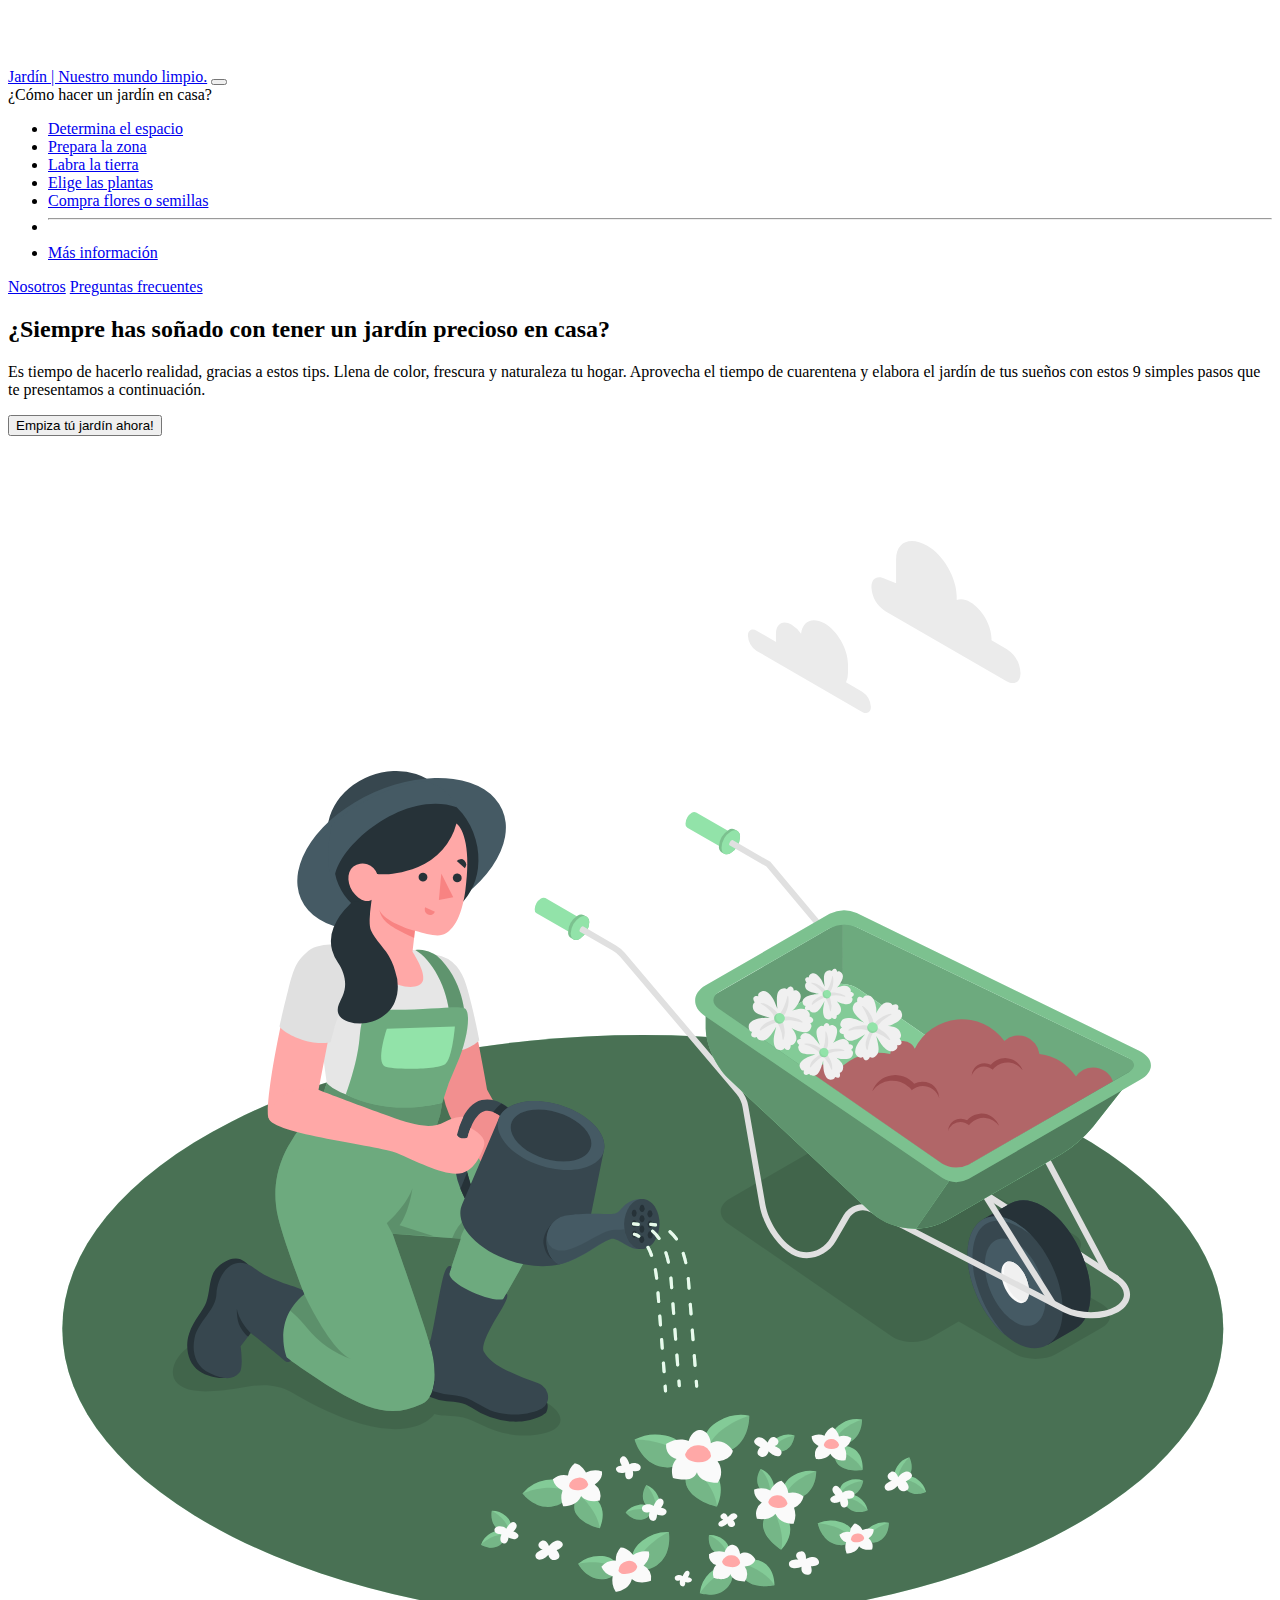
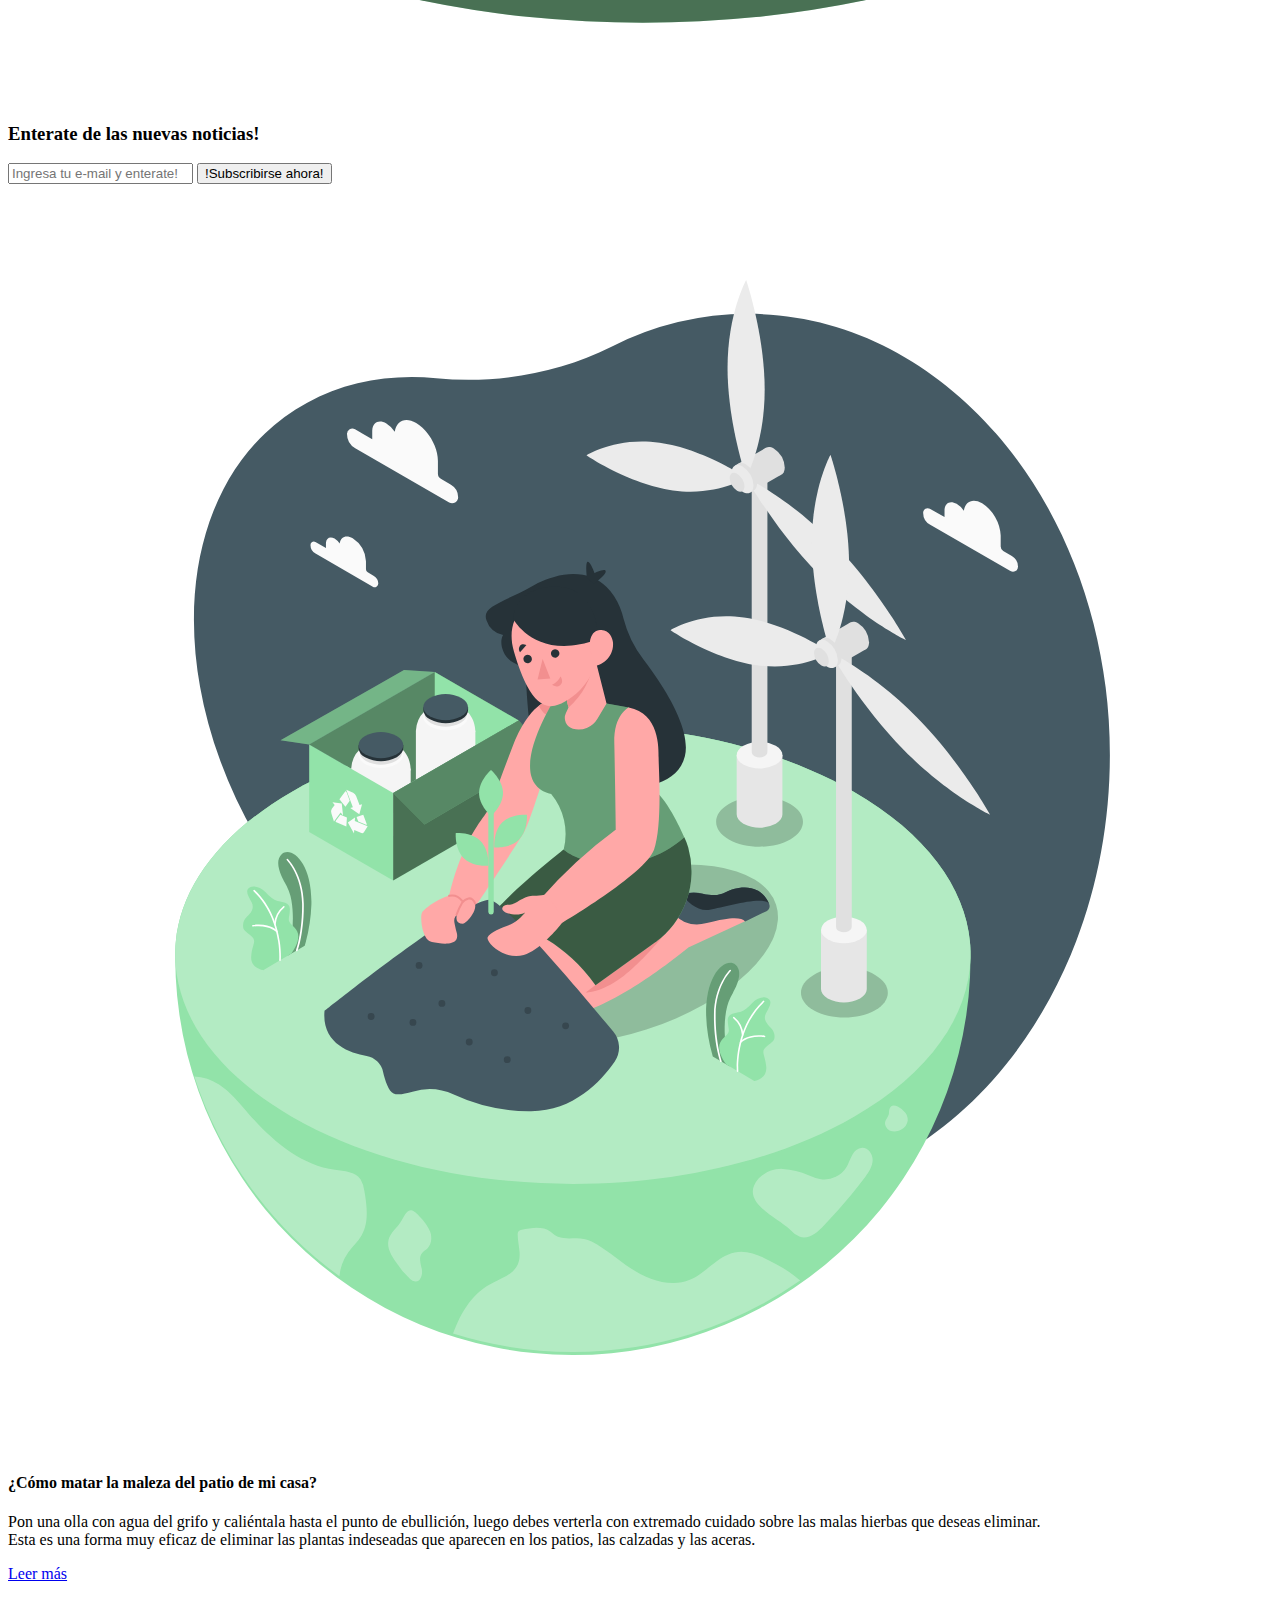
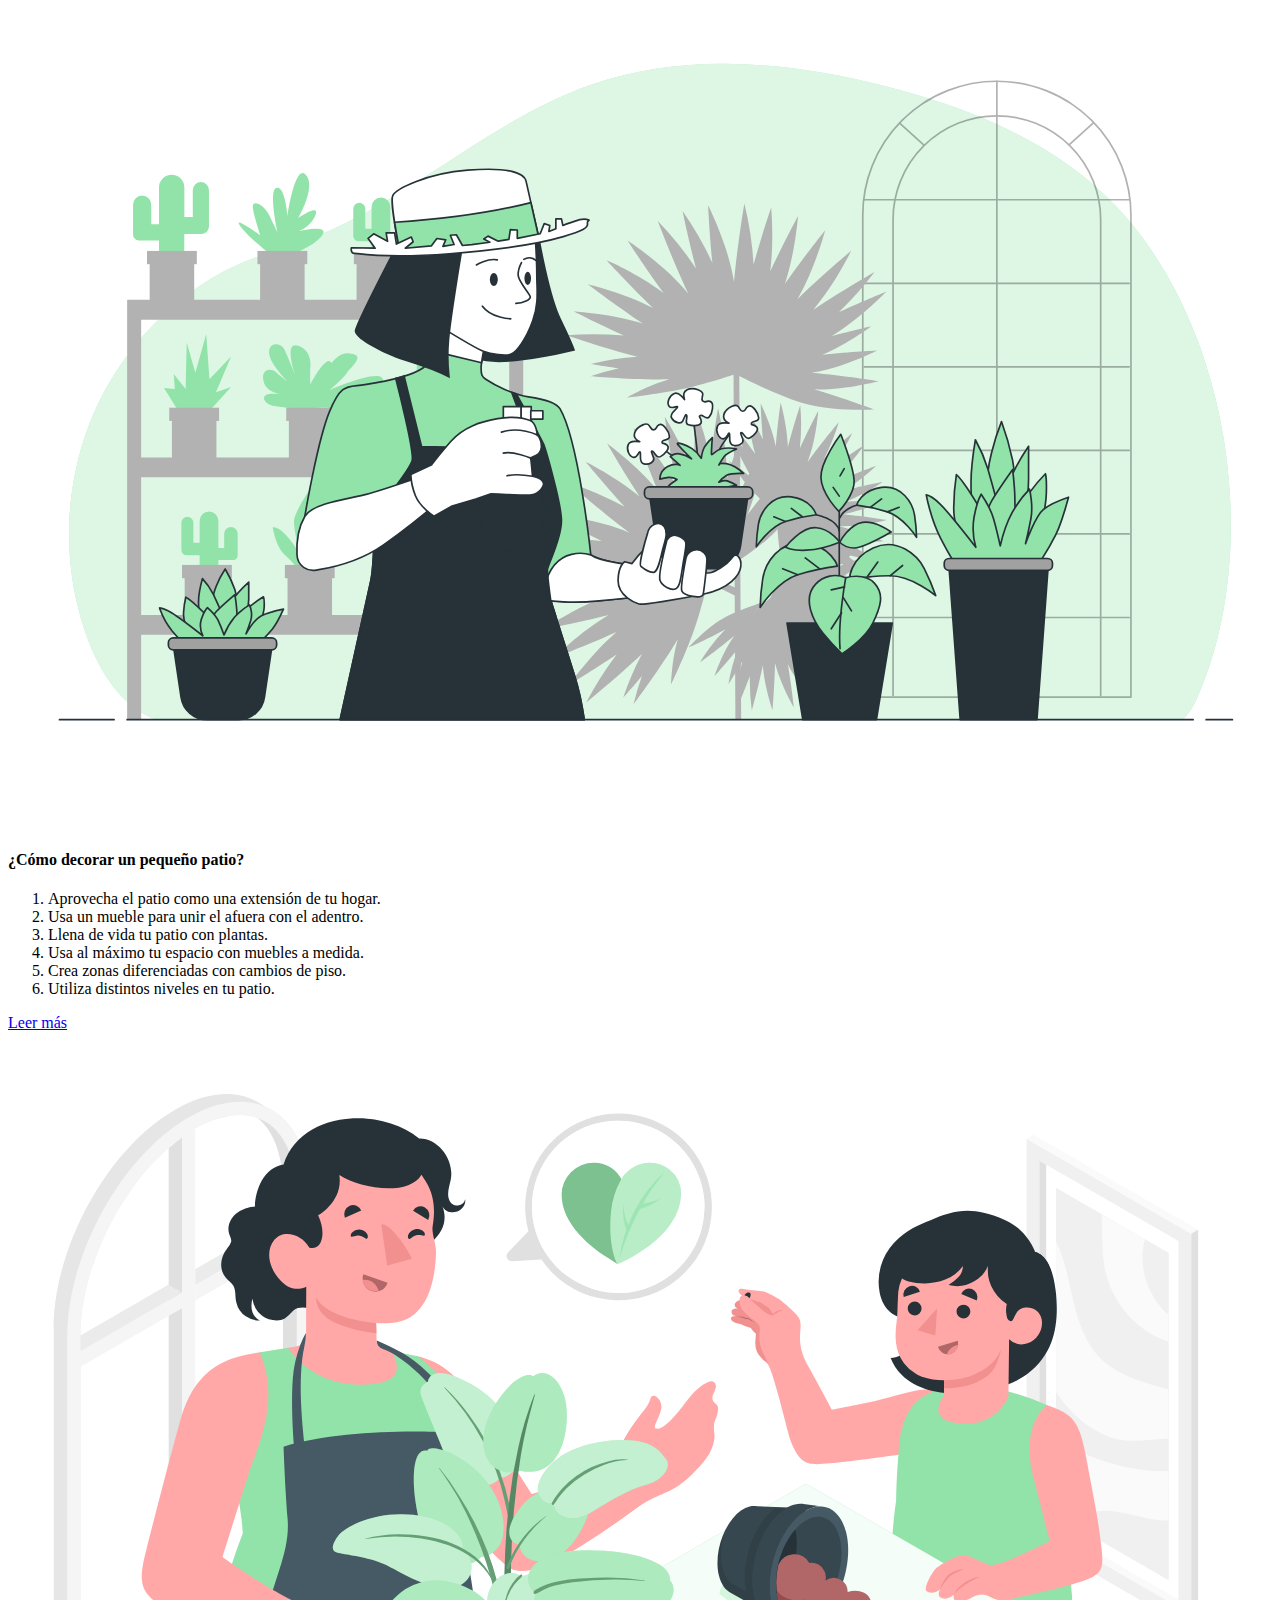
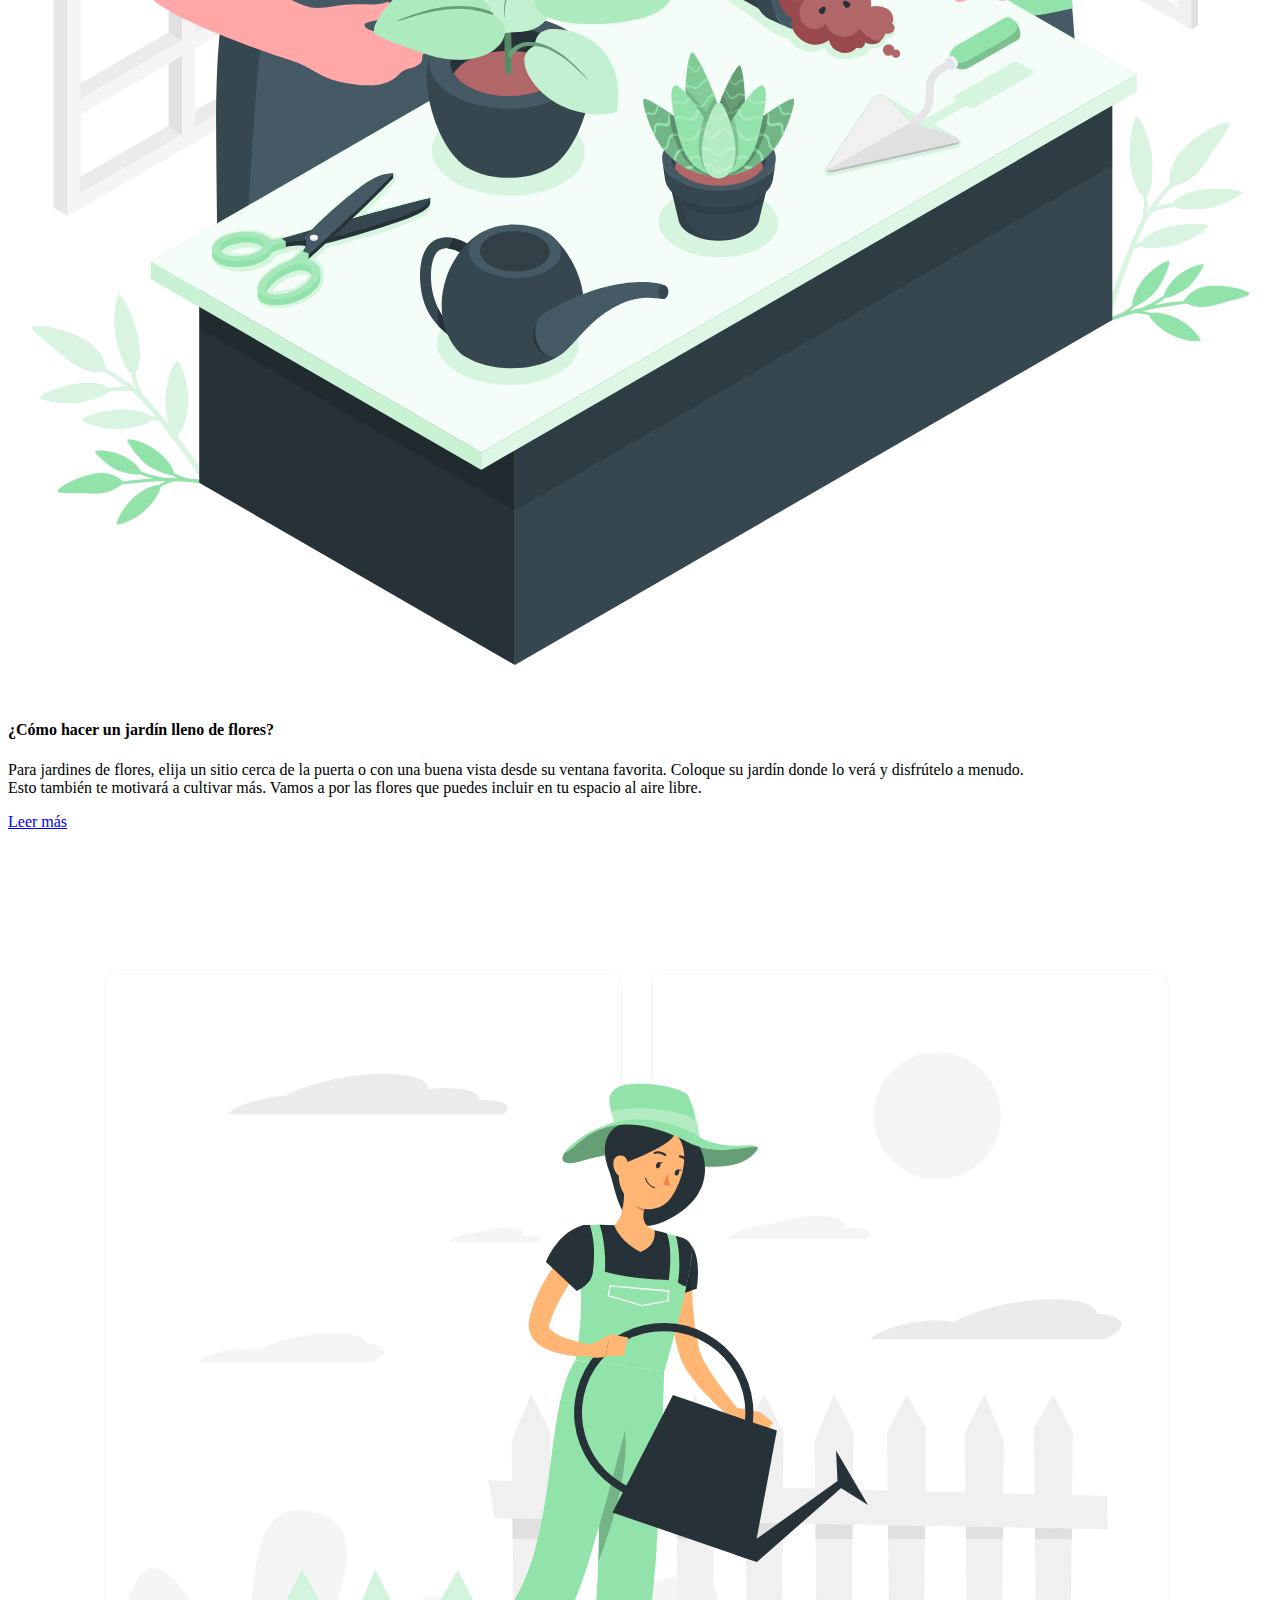
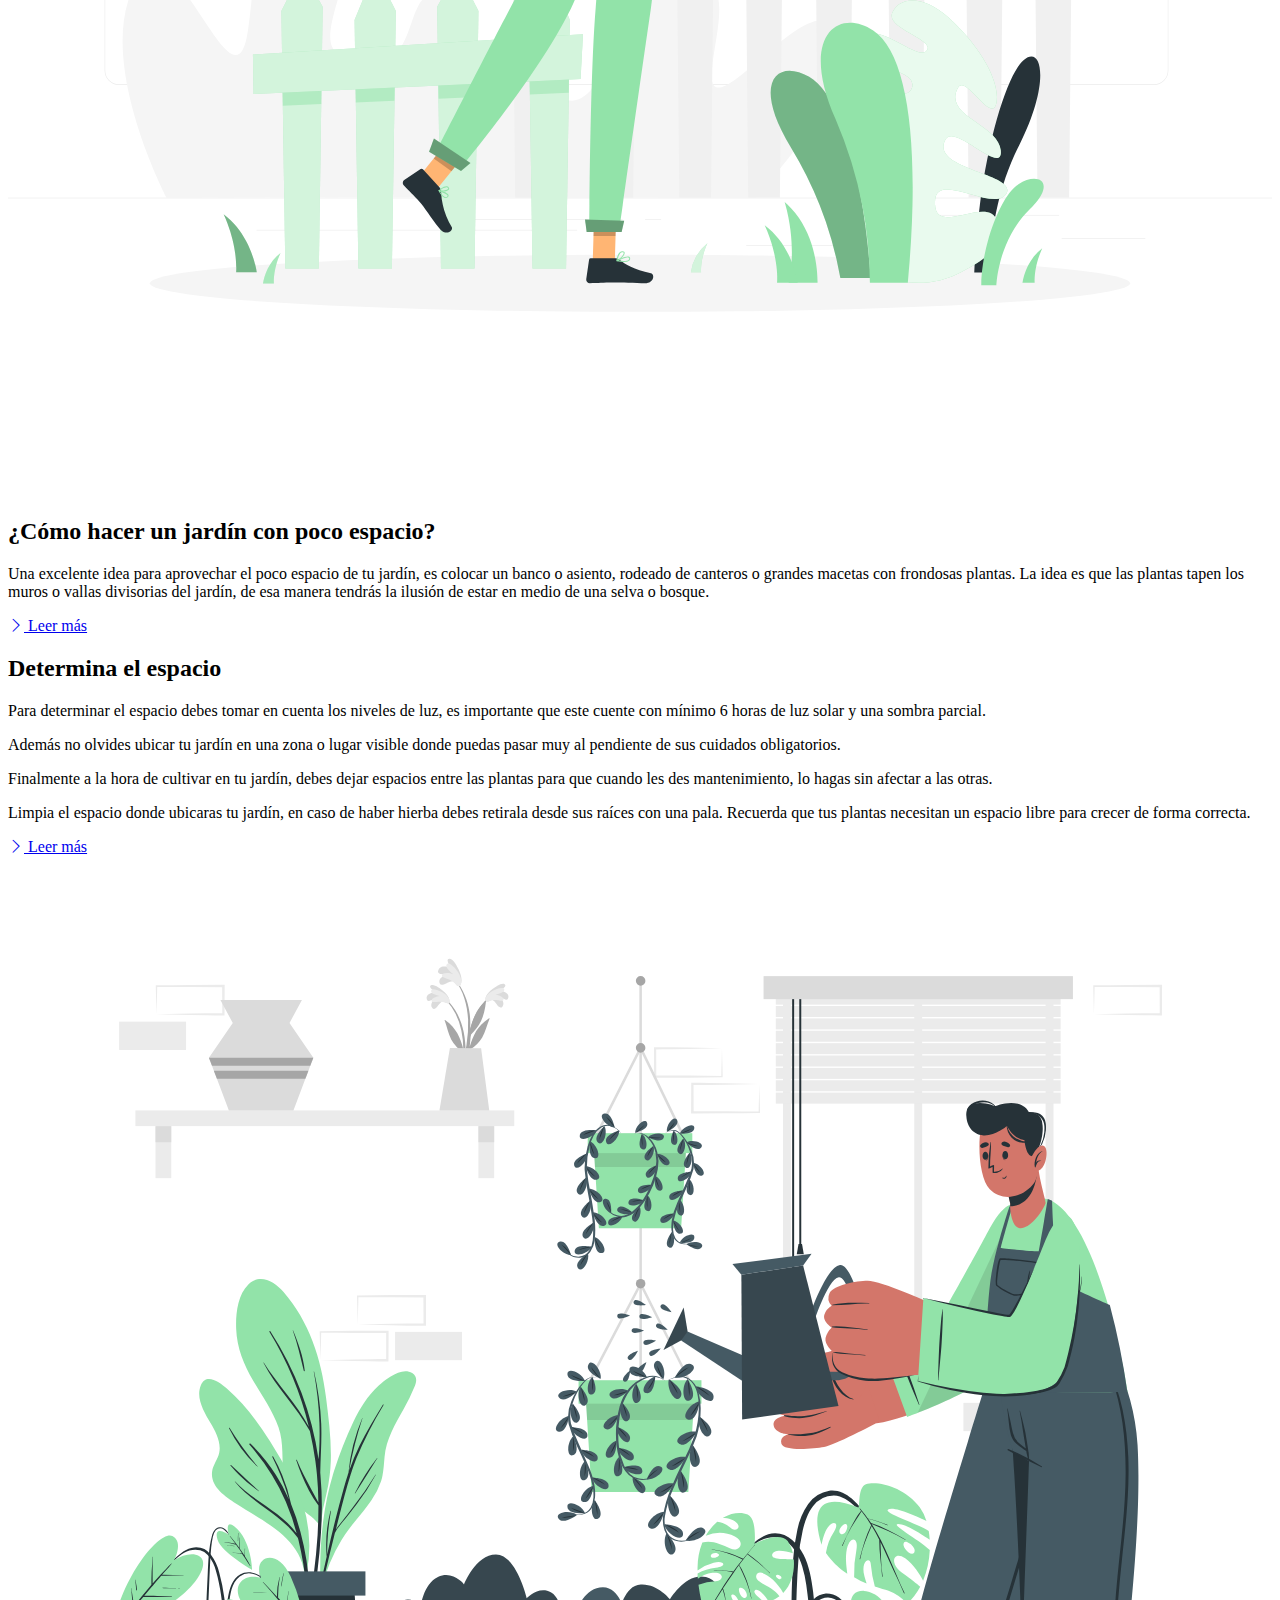
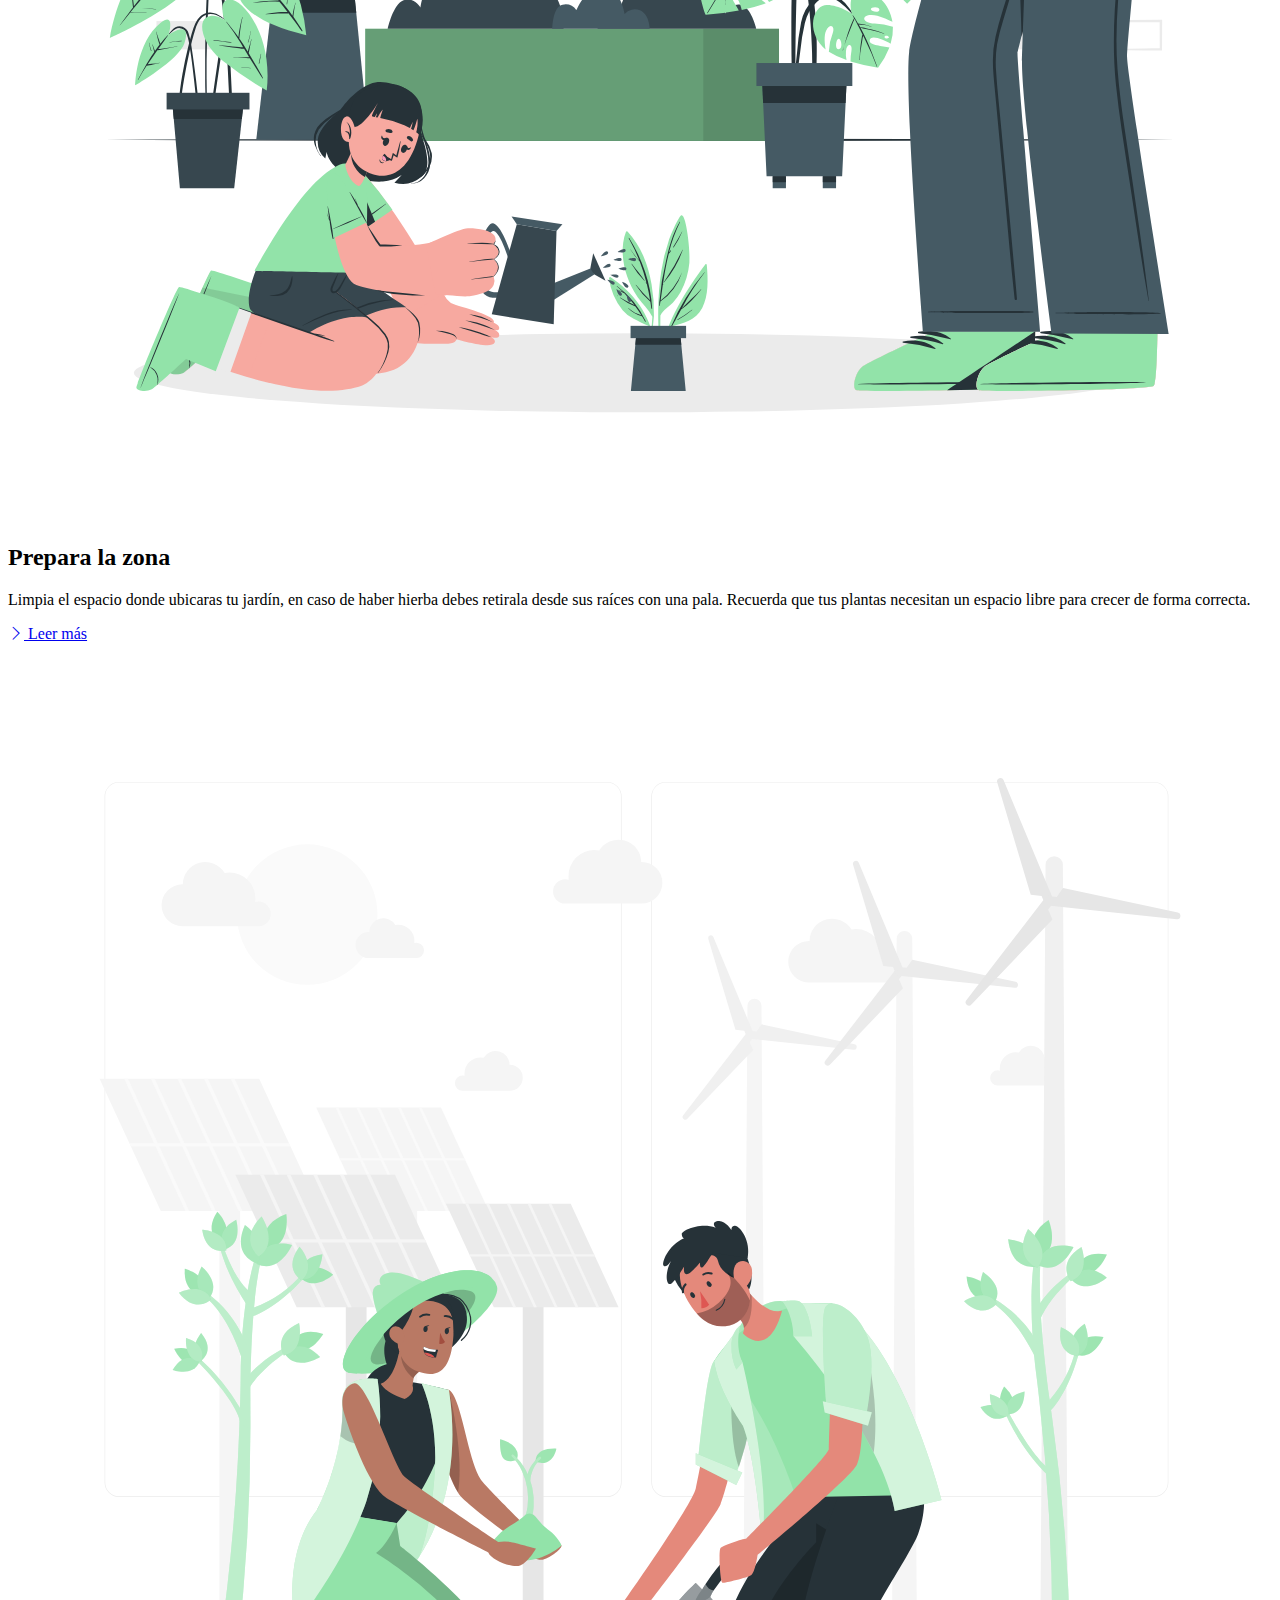
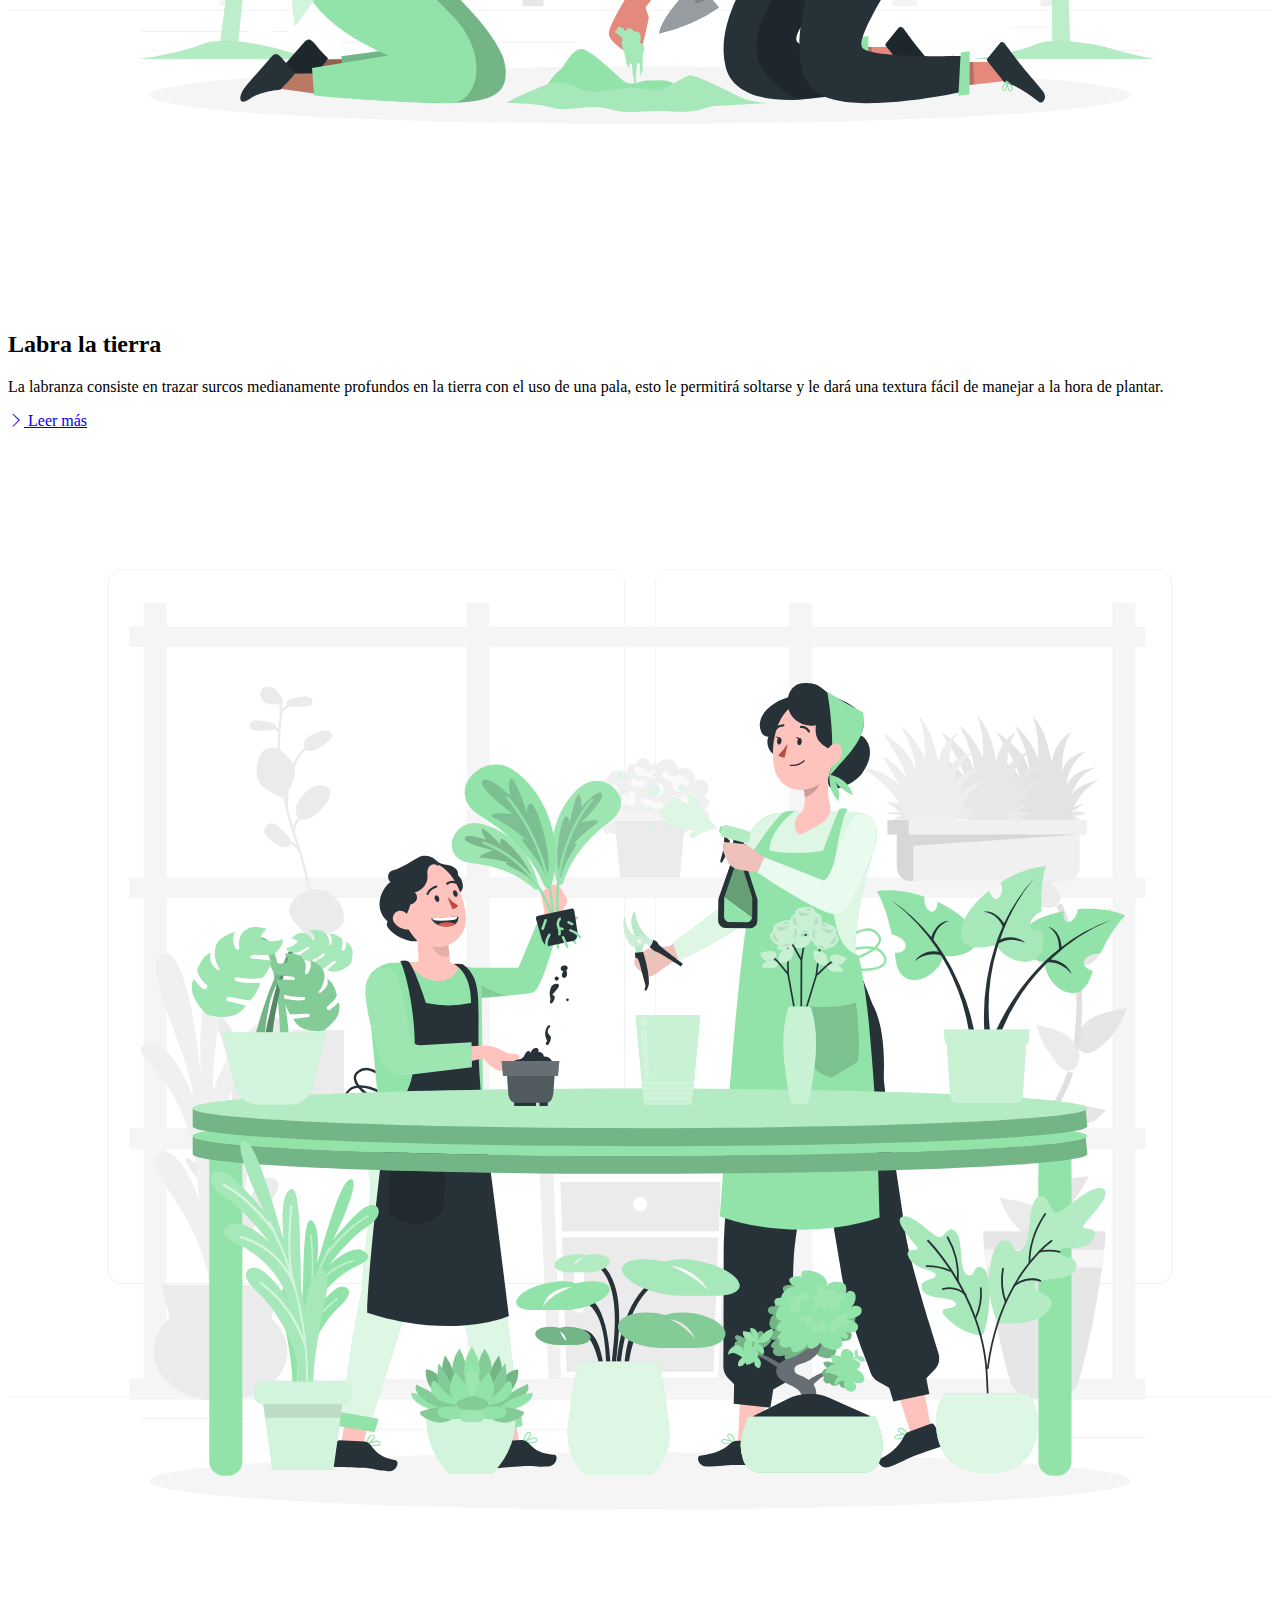
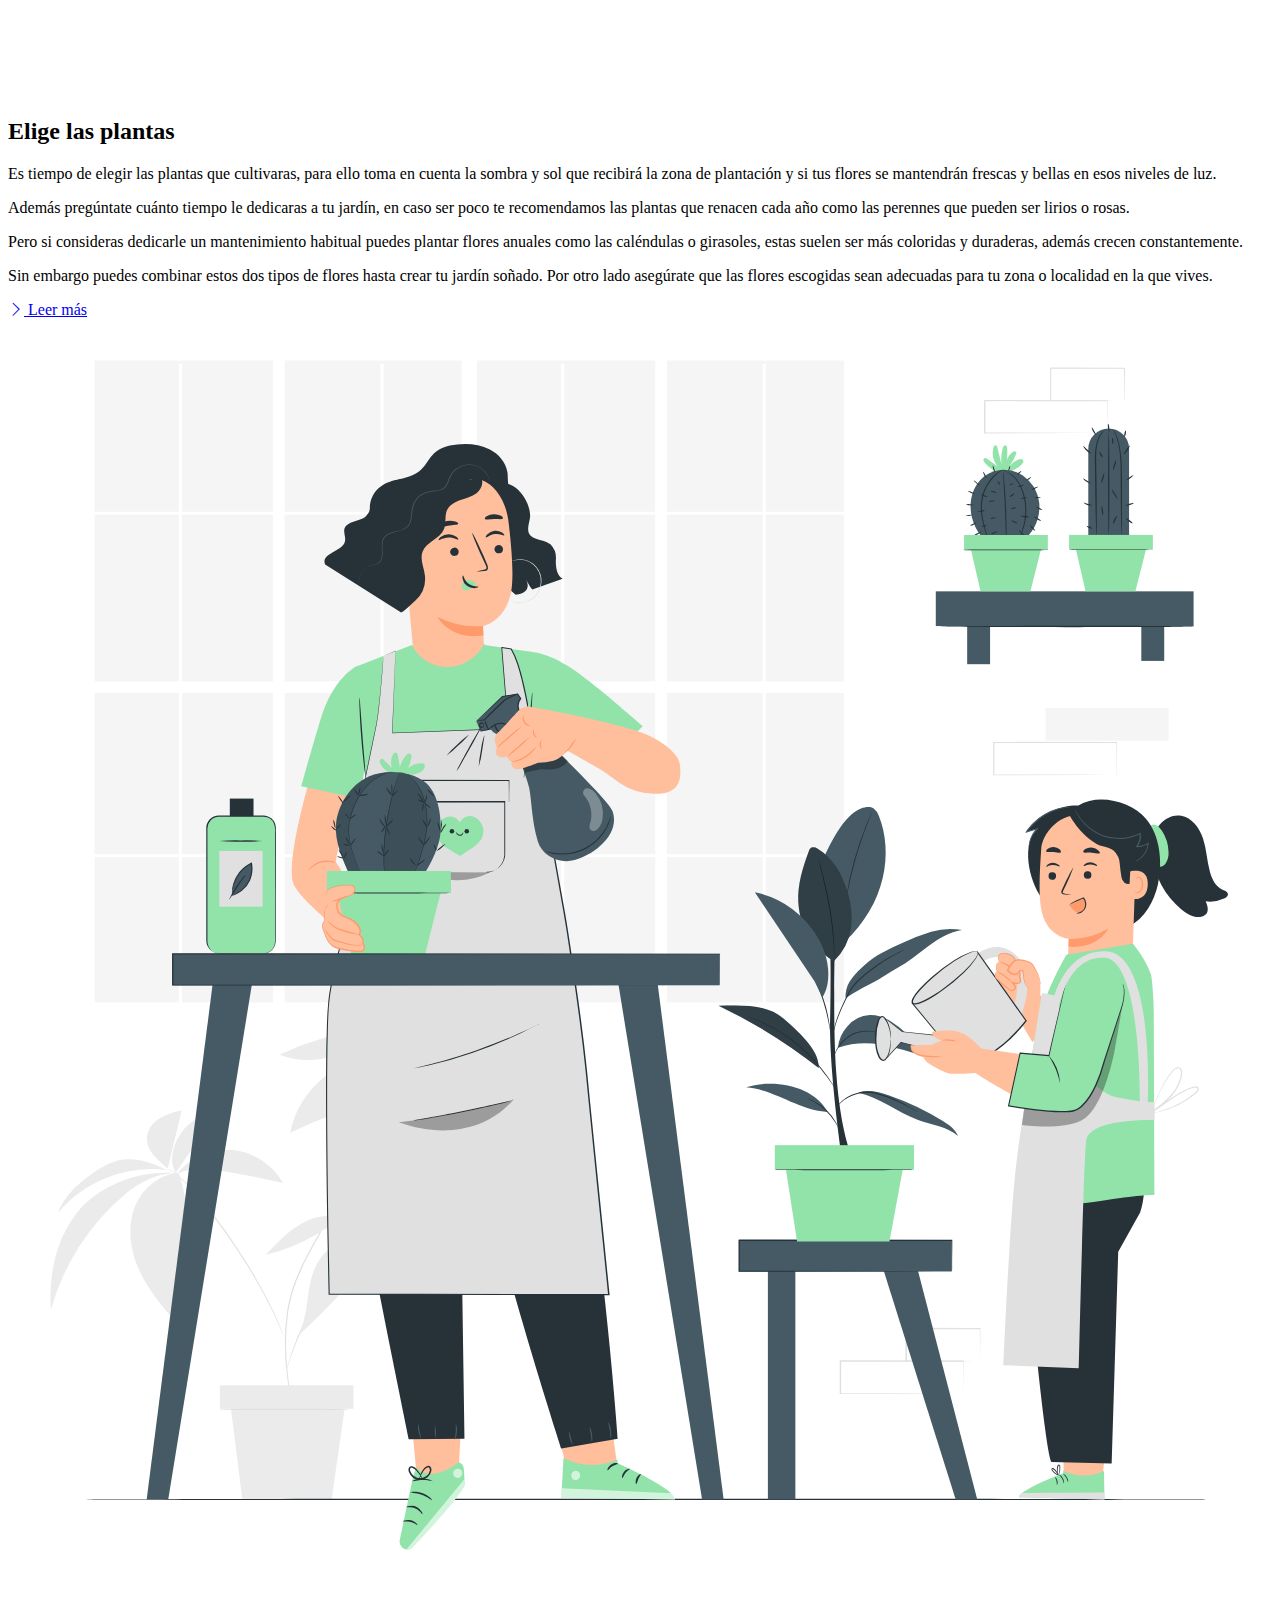
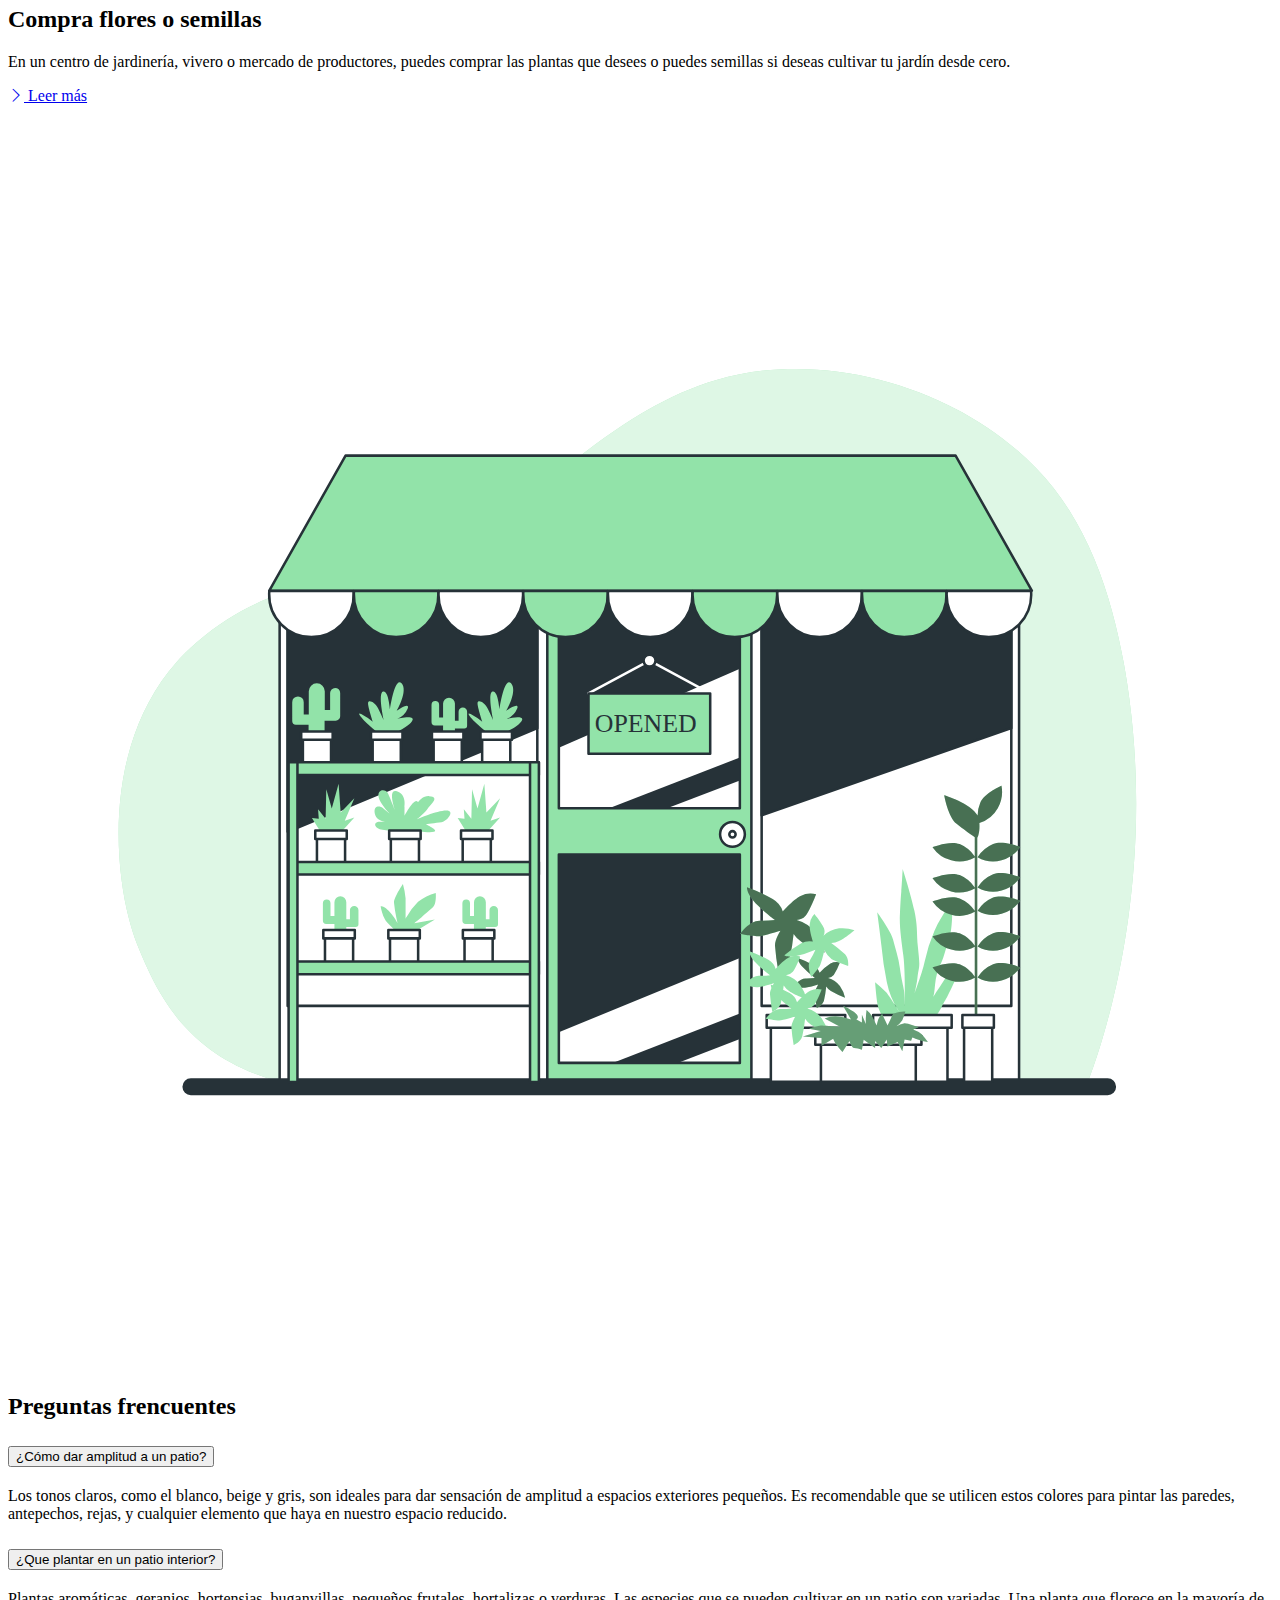
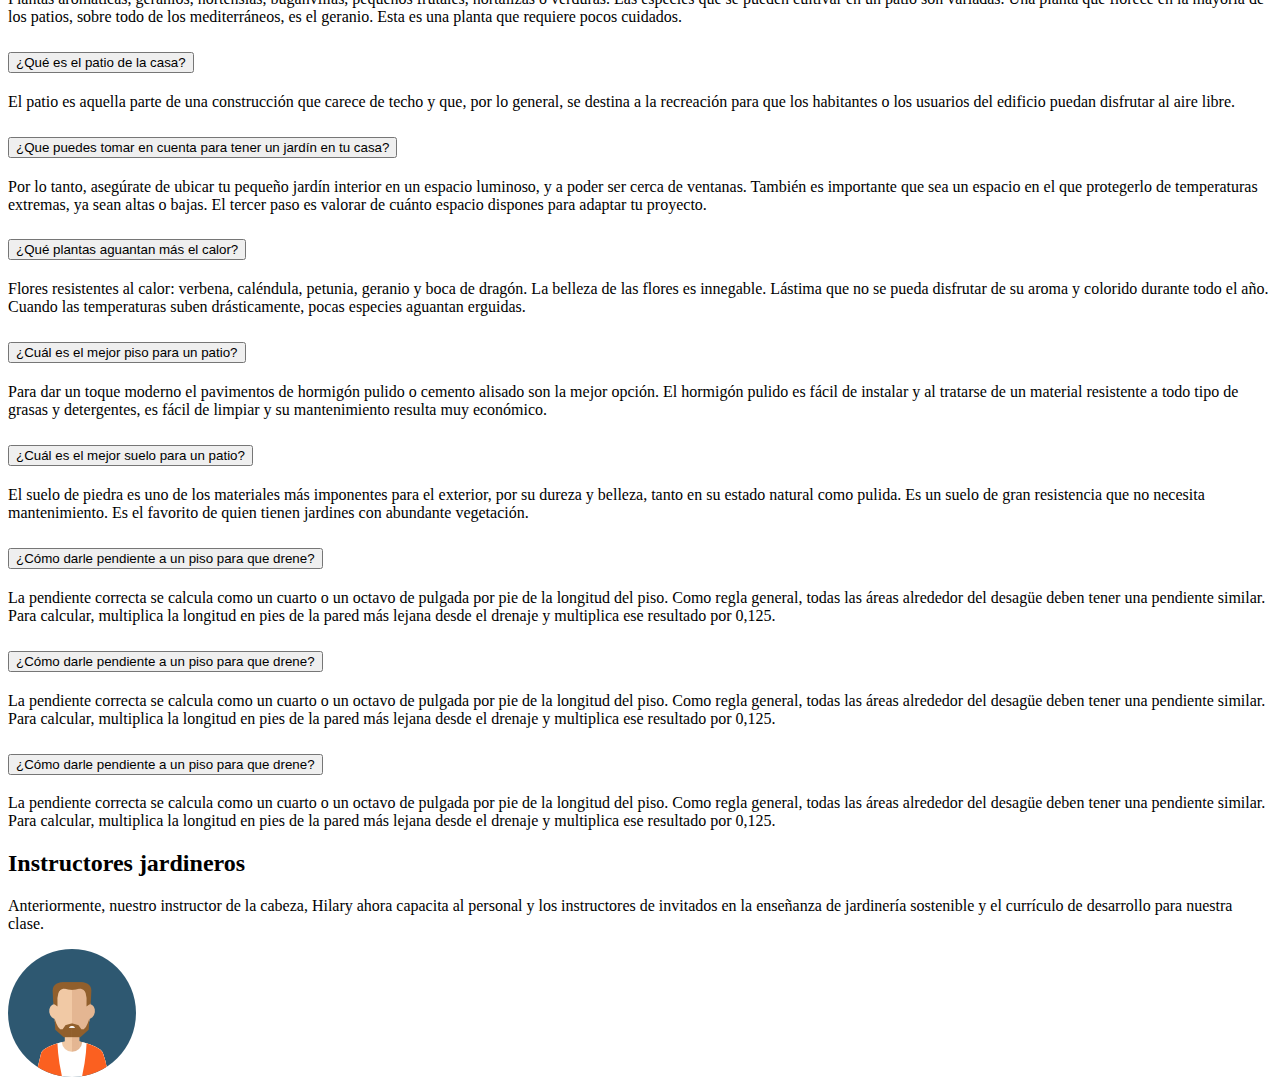
==== index.html @ 9ec684b9 "Agregando seccion de jardineros" ====
<!DOCTYPE html>
<html lang="en">
<head>
    <!-- Required meta tags -->
    <meta charset="UTF-8">
    <meta http-equiv="X-UA-Compatible" content="IE=edge">
    <meta name="viewport" content="width=device-width, initial-scale=1.0">
    <title>Jardin | Aporta al medio ambiente.</title>
    <!-- Bootstrap  5 CSS -->
    <link href="https://cdn.jsdelivr.net/npm/bootstrap@5.0.1/dist/css/bootstrap.min.css" rel="stylesheet" integrity="sha384-+0n0xVW2eSR5OomGNYDnhzAbDsOXxcvSN1TPprVMTNDbiYZCxYbOOl7+AMvyTG2x" crossorigin="anonymous">
    <!--Icons cdn bootstrap-->
    <!--fuente:https://blog.getbootstrap.com/2021/01/07/bootstrap-icons-1-3-0/-->
    <link rel="stylesheet" href="https://cdn.jsdelivr.net/npm/bootstrap-icons@1.3.0/font/bootstrap-icons.css">
    <!--CSS-->
    <link rel="stylesheet" href="style.css">
</head>
<body>
    <!--Navbar start-->
    <nav class="navbar navbar-expand-lg bg-dark navbar-dark py-2 fixed-top">
        <div class="container-fluid">
            <a href="#" class="navbar-brand">Jardín | Nuestro mundo limpio.</a>
            <button class="navbar-toggler" type="button" data-bs-toggle="collapse" data-bs-target="#navmenu">
                <span class="navbar-toggler-icon"></span>
            </button>
            <div class="collapse navbar-collapse" id="navmenu">
                <li class="nav-item dropdown">
                    <a class="btn btn-success dropdown-toggle me-2" type="button" id="dropdownMenuButton1" data-bs-toggle="dropdown" aria-expanded="false">
                        ¿Cómo hacer un jardín en casa?
                    </a>
                    <ul class="dropdown-menu ms-lg-auto" aria-labelledby="navbarDropdown">
                        <li><a class="dropdown-item" href="#paso1">Determina el espacio</a></li>
                        <li><a class="dropdown-item" href="#paso2">Prepara la zona</a></li>
                        <li><a class="dropdown-item" href="#paso3">Labra la tierra</a></li>
                        <li><a class="dropdown-item" href="#paso4">Elige las plantas</a></li>
                        <li><a class="dropdown-item" href="#paso5">Compra flores o semillas</a></li>
                        <li><hr class="dropdown-divider"></li>
                        <li><a class="btn btn-outline-success" href="#" role="button">Más información</a></li>
                    </ul>
                </li>
                <div class="d-grid gap-2 d-md-flex justify-content-md-end">
                    <a class="btn btn-success" href="#learn" role="button">Nosotros</a>
                    <a class="btn btn-success" href="#questions" role="button">Preguntas frecuentes</a>
                </div>
            </div>
        </div>
    </nav>
     <!--Navbar stop-->

     <!--section start-->
     <section class="bg-dark text-light p-5 p-lg-0 pt-lg-5 text-center text-sm-start">
        <div class="container-fluid">
            <div class="d-sm-flex align-items-center justify-content-between">
                <div>
                    
                    <h2>¿Siempre has soñado con tener un <span class="text-success">jardín precioso en casa?</span></h2>
                    <p class="lead my-5 py-4">Es tiempo de hacerlo realidad, gracias a estos tips. 
                        <span class="text-success">Llena de color, frescura y naturaleza tu hogar.</span> 
                        Aprovecha el tiempo de cuarentena y elabora el jardín de tus sueños con estos 9 simples 
                        pasos que te presentamos a continuación.
                    </p>
                    <button class="btn btn-success btn-lg my-5">Empiza tú jardín ahora!</button>

                </div>
                <img class="img-fluid w-50 d-none d-sm-block" src="/images/Gardening-amico.svg" alt="Personas en el jardín">
            </div>
        </div>
     </section>
     <!--section stop-->

     <!--section Newslleter start-->
     <section class="bg-success text-light p-5">
        <div class="container-fluid">
            <div class="d-md-flex justify-content-between align-items-center">
                <h3 class="mb-3 mb-md-0">
                    Enterate de las nuevas noticias!
                </h3>
                <div class="input-group news-input">
                    <input type="text" class="form-control me-2" placeholder="Ingresa tu e-mail y enterate!"">
                    <button class="btn btn-dark btn-lg me-5" type="button" id="button-addon2">!Subscribirse ahora!</button>
                </div>
            </div>
        </div>
     </section>
     <!--section Newslleter stop-->

     <!--section cajas de servicios stop-->
     <section class="p-5">
        <div class="container">
            <div class="row text-center g-4">
                <div class="col-md">
                    <div class="card-body text-center">
                        <img src="images/Environment-amico.svg" alt="">
                        <h4>¿Cómo <span class="text-danger">matar la maleza</span>  del patio de mi casa?</h4>
                        <p class="lead my-4">
                            Pon una olla con agua del grifo y caliéntala hasta el punto de ebullición, luego debes verterla 
                            con extremado cuidado sobre las malas hierbas que deseas eliminar. <br> Esta es una forma muy eficaz 
                            de eliminar las plantas indeseadas que aparecen en los patios, las calzadas y las aceras.
                        </p>
                        <a href="#" class="btn btn-success">Leer más</a>
                    </div>
                </div>
                <div class="col-md">
                    <div class="card-body text-center">
                        <img src="/images/malesa.svg" alt="">
                        <h4>¿Cómo decorar un <span class="text-success">pequeño patio?</span></h4>
                       <ol>
                           <li>Aprovecha el patio como una extensión de tu hogar.</li>
                           <li>Usa un mueble para unir el afuera con el adentro.</li>
                           <li>Llena de vida tu patio con plantas.</li>
                           <li>Usa al máximo tu espacio con muebles a medida.</li>
                           <li>Crea zonas diferenciadas con cambios de piso.</li>
                           <li> Utiliza distintos niveles en tu patio.</li>
                       </ol>
                       <a href="#" class="btn btn-success">Leer más</a>
                    </div>
                </div>
                <div class="col-md">
            
                    <div class="card-body text-center">
                        <img src="/images/flores.svg" alt="">
                        <h4>¿Cómo hacer un jardín <span class="text-success">lleno de flores?</span></h4>
                        <p class="lead my-4">
                            Para jardines de flores, elija un sitio cerca de la puerta o con una buena vista desde su ventana favorita. 
                            Coloque su jardín donde lo verá y disfrútelo a menudo. <br> Esto también te motivará a cultivar más. Vamos a por 
                            las flores que puedes incluir en tu espacio al aire libre.
                        </p>
                        <a href="#" class="btn btn-success">Leer más</a>
                    </div>
                </div>
            </div>
        </div>
    </section>
    <!--section cajas de servicios stop-->

    <!--section de aprender más start-->
    <section id="learn" class="p-5">
        <div class="container">
            <div class="row aligh-items-center justify-content-between">
                <div class="col-md">
                    <img src="/images/Gardening-rafiki.svg" alt="Nature port">
                </div>
                <div class="col-md p-5">
                    <h2>¿Cómo hacer un jardín con poco espacio? </h2>
                    <p class="lead">
                        Una excelente idea para aprovechar el poco espacio de tu jardín, es colocar un banco o asiento, rodeado de canteros o grandes macetas con frondosas plantas. La idea es que las plantas tapen los muros o vallas divisorias del jardín, de esa manera tendrás la ilusión de estar en medio de una selva o bosque. 
                    </p>
                    <a href="#" class="btn btn-success mt-3">
                        <i class="bi bi-chevron-right"></i> Leer más
                    </a>
                </div>
            </div>
        </div>
    </section>
    <!--section de aprender más stop-->

    <!--section de plantas 1 start-->
    <section id="paso1" class="p-5 bg-dark text-light">
        <div class="container">
            <div class="row aligh-items-center justify-content-between">
                <div class="col-md p-5">
                    <h2>Determina el espacio</h2>
                    <p class="lead">
                        Para determinar el espacio debes tomar en cuenta los niveles de luz, es importante que este cuente con mínimo 6 horas de luz solar y una sombra parcial. 
                    </p>
                    <p class="lead">
                        Además no olvides ubicar tu jardín en una zona o lugar visible donde puedas pasar muy al pendiente de sus cuidados obligatorios.
                    </p>
                    <p class="lead">
                        Finalmente a la hora de cultivar en tu jardín, debes dejar espacios entre las plantas para que cuando les des mantenimiento, lo hagas sin afectar a las otras. 
                    </p>
                    <p class="lead">
                        Limpia el espacio donde ubicaras tu jardín, en caso de haber hierba debes retirala desde sus raíces con una pala. Recuerda que tus plantas necesitan un espacio libre para crecer de forma correcta. 
                    </p>
                    <a href="#" class="btn btn-success mt-3">
                        <i class="bi bi-chevron-right"></i> Leer más
                    </a>
                </div>
                <div class="col-md">
                    <img src="/images/People taking care of plants-cuate.svg" alt="Nature port">
                </div>
            </div>
        </div>
    </section>
    <!--section de plantas 1 stop-->

    <!--section de plantas 2 start-->
    <section id="paso2" class="p-5">
        <div class="container">
            <div class="row aligh-items-center justify-content-between">
                <div class="col-md p-5">
                    <h2>Prepara la zona </h2>
                    <p class="lead">
                        Limpia el espacio donde ubicaras tu jardín, en caso de haber hierba debes retirala desde sus raíces con una pala. Recuerda que tus plantas necesitan un espacio libre para crecer de forma correcta.
                    </p>
                    <a href="#" class="btn btn-success mt-3">
                        <i class="bi bi-chevron-right"></i> Leer más
                    </a>
                </div>
                <div class="col-md">
                    <img src="/images/Environment-rafiki.svg" alt="Nature port">
                </div>
            </div>
        </div>
    </section>
    <!--section de plantas 2 stop-->

    <!--section de plantas 3 start-->
    <section id="paso3" class="p-5 bg-dark text-light">
        <div class="container">
            <div class="row aligh-items-center justify-content-between">
                <div class="col-md p-5">
                    <h2>Labra la tierra</h2>
                    <p class="lead">
                        La labranza consiste en trazar surcos medianamente profundos en la tierra con el uso de una pala, esto le permitirá soltarse y le dará una textura fácil de manejar a la hora de plantar.
                    </p>
                    <a href="#" class="btn btn-success mt-3">
                        <i class="bi bi-chevron-right"></i> Leer más
                    </a>
                </div>
                <div class="col-md">
                    <img src="/images/garden family.svg" alt="Nature port">
                </div>
            </div>
        </div>
    </section>
    <!--section de plantas 3 stop-->

    <!--section de plantas 4 start-->
    <section id="paso4" class="p-5">
    <div class="container">
        <div class="row aligh-items-center justify-content-between">
            <div class="col-md p-5">
                <h2> Elige las plantas</h2>
                <p class="lead">Es tiempo de elegir las plantas que cultivaras, para ello toma en cuenta la sombra y sol que recibirá la zona de plantación y si tus flores se mantendrán frescas y bellas en esos niveles de luz.</p>
                <p class="lead">Además pregúntate cuánto tiempo le dedicaras a tu jardín, en caso ser poco te recomendamos las plantas que renacen cada año como las perennes que pueden ser lirios o rosas.</p>
                <p class="lead">Pero si consideras dedicarle un mantenimiento habitual puedes plantar flores anuales como las caléndulas o girasoles, estas suelen ser más coloridas y duraderas, además crecen constantemente. </p>
                <p class="lead">Sin embargo puedes combinar estos dos tipos de flores hasta crear tu jardín soñado. Por otro lado asegúrate que las flores escogidas sean adecuadas para tu zona o localidad en la que vives. </p>
                <a href="#" class="btn btn-success mt-3">
                    <i class="bi bi-chevron-right"></i> Leer más
                </a>
            </div>
            <div class="col-md">
                <img src="/images/People taking care of plants-pana.svg" alt="Nature port">
            </div>
        </div>
    </div>
    </section>
    <!--section de plantas 4 stop-->

    <!--section de plantas 5 start-->
    <section id="paso5" class="p-5 bg-dark text-light">
        <div class="container">
            <div class="row aligh-items-center justify-content-between">
                <div class="col-md p-5">
                    <h2>Compra flores o semillas</h2>
                    <p class="lead">
                        En un centro de jardinería, vivero o mercado de productores, puedes comprar las plantas que desees o puedes semillas si deseas cultivar tu jardín desde cero.
                    </p>
                    <a href="#" class="btn btn-success mt-3">
                        <i class="bi bi-chevron-right"></i> Leer más
                    </a>
                </div>
                <div class="col-md">
                    <img src="/images/Opened-bro.svg" alt="Nature port">
                </div>
            </div>
        </div>
    </section>
    <!--section de plantas 5 stop-->

    <!--Section preguntas frecuentes start-->
    <section id="questions" class="p-5">
        <div class="container">
            <h2 class="text-center mb-4">
                Preguntas frencuentes
            </h2>
            <!--acordion start--->
            <div class="accordion accordion-flush" id="questions">
                <!--Elemento 1 start-->
                <div class="accordion-item">
                  <h2 class="accordion-header">
                    <button class="accordion-button collapsed" type="button" data-bs-toggle="collapse" data-bs-target="#question-one">
                    ¿Cómo dar amplitud a un patio?
                    </button>
                  </h2>
                  <div id="question-one" class="accordion-collapse collapse" aria-labelledby="flush-headingOne" data-bs-parent="#accordionFlushExample">
                    <div class="accordion-body">Los tonos claros, como el blanco, beige y gris, son ideales para dar sensación de amplitud a espacios exteriores pequeños. Es recomendable que se utilicen estos colores para pintar las paredes, antepechos, rejas, y cualquier elemento que haya en nuestro espacio reducido.</div>
                  </div>
                </div>
                <!--Elemento 1 stop-->

                <!--Elemento 2 stop-->
                <div class="accordion-item">
                  <h2 class="accordion-header" id="flush-headingTwo">
                    <button class="accordion-button collapsed" type="button" data-bs-toggle="collapse" data-bs-target="#question-second">
                    ¿Que plantar en un patio interior?
                    </button>
                  </h2>
                  <div id="question-second" class="accordion-collapse collapse" data-bs-parent="#accordionFlushExample">
                    <div class="accordion-body">Plantas aromáticas, geranios, hortensias, buganvillas, pequeños frutales, hortalizas o verduras. Las especies que se pueden cultivar en un patio son variadas. Una planta que florece en la mayoría de los patios, sobre todo de los mediterráneos, es el geranio. Esta es una planta que requiere pocos cuidados.</div>
                  </div>
                </div>
                <!--Elemento 2 stop-->

                <!--Elemento 3 start-->
                <div class="accordion-item">
                  <h2 class="accordion-header" id="flush-headingThree">
                    <button class="accordion-button collapsed" type="button" data-bs-toggle="collapse" data-bs-target="#question-three">
                        ¿Qué es el patio de la casa?
                    </button>
                  </h2>
                  <div id="question-three" class="accordion-collapse collapse" aria-labelledby="flush-headingThree" data-bs-parent="#accordionFlushExample">
                    <div class="accordion-body">El patio es aquella parte de una construcción que carece de techo y que, por lo general, se destina a la recreación para que los habitantes o los usuarios del edificio puedan disfrutar al aire libre.</div>
                  </div>
                </div>
                <!--Elemento 3 stop-->

                <!--Elemento 4 start-->
                <div class="accordion-item">
                    <h2 class="accordion-header" id="flush-headingThree">
                      <button class="accordion-button collapsed" type="button" data-bs-toggle="collapse" data-bs-target="#question-four">
                        ¿Que puedes tomar en cuenta para tener un jardín en tu casa?
                      </button>
                    </h2>
                    <div id="question-four" class="accordion-collapse collapse" aria-labelledby="flush-headingThree" data-bs-parent="#accordionFlushExample">
                      <div class="accordion-body">Por lo tanto, asegúrate de ubicar tu pequeño jardín interior en un espacio luminoso, y a poder ser cerca de ventanas. También es importante que sea un espacio en el que protegerlo de temperaturas extremas, ya sean altas o bajas. El tercer paso es valorar de cuánto espacio dispones para adaptar tu proyecto.</div>
                    </div>
                  </div>
                  <!--Elemento 4 stop-->

                <!--Elemento 5 start-->
                <div class="accordion-item">
                    <h2 class="accordion-header" id="flush-headingThree">
                      <button class="accordion-button collapsed" type="button" data-bs-toggle="collapse" data-bs-target="#question-five">
                        ¿Qué plantas aguantan más el calor?
                      </button>
                    </h2>
                    <div id="question-five" class="accordion-collapse collapse" aria-labelledby="flush-headingThree" data-bs-parent="#accordionFlushExample">
                      <div class="accordion-body">Flores resistentes al calor: verbena, caléndula, petunia, geranio y boca de dragón. La belleza de las flores es innegable. Lástima que no se pueda disfrutar de su aroma y colorido durante todo el año. Cuando las temperaturas suben drásticamente, pocas especies aguantan erguidas.</div>
                    </div>
                  </div>
                  <!--Elemento 5 stop-->

                <!--Elemento 6 start-->
                <div class="accordion-item">
                    <h2 class="accordion-header" id="flush-headingThree">
                      <button class="accordion-button collapsed" type="button" data-bs-toggle="collapse" data-bs-target="#question-six">
                        ¿Cuál es el mejor piso para un patio?
                      </button>
                    </h2>
                    <div id="question-six" class="accordion-collapse collapse" aria-labelledby="flush-headingThree" data-bs-parent="#accordionFlushExample">
                      <div class="accordion-body">Para dar un toque moderno el pavimentos de hormigón pulido o cemento alisado son la mejor opción. El hormigón pulido es fácil de instalar y al tratarse de un material resistente a todo tipo de grasas y detergentes, es fácil de limpiar y su mantenimiento resulta muy económico.</div>
                    </div>
                  </div>
                  <!--Elemento 6 stop-->

                <!--Elemento 7 start-->
                <div class="accordion-item">
                    <h2 class="accordion-header" id="flush-headingThree">
                      <button class="accordion-button collapsed" type="button" data-bs-toggle="collapse" data-bs-target="#question-seven">
                        ¿Cuál es el mejor suelo para un patio?
                      </button>
                    </h2>
                    <div id="question-seven" class="accordion-collapse collapse" aria-labelledby="flush-headingThree" data-bs-parent="#accordionFlushExample">
                      <div class="accordion-body">El suelo de piedra es uno de los materiales más imponentes para el exterior, por su dureza y belleza, tanto en su estado natural como pulida. Es un suelo de gran resistencia que no necesita mantenimiento. Es el favorito de quien tienen jardines con abundante vegetación.</div>
                    </div>
                  </div>
                  <!--Elemento 7 stop-->

                <!--Elemento 8 start-->
                <div class="accordion-item">
                    <h2 class="accordion-header" id="flush-headingThree">
                      <button class="accordion-button collapsed" type="button" data-bs-toggle="collapse" data-bs-target="#question-eight">
                        ¿Cómo darle pendiente a un piso para que drene?
                      </button>
                    </h2>
                    <div id="question-eight" class="accordion-collapse collapse" aria-labelledby="flush-headingThree" data-bs-parent="#accordionFlushExample">
                      <div class="accordion-body">La pendiente correcta se calcula como un cuarto o un octavo de pulgada por pie de la longitud del piso. Como regla general, todas las áreas alrededor del desagüe deben tener una pendiente similar. Para calcular, multiplica la longitud en pies de la pared más lejana desde el drenaje y multiplica ese resultado por 0,125.</div>
                    </div>
                  </div>
                  <!--Elemento 8 stop-->

                <!--Elemento 9 start-->
                <div class="accordion-item">
                    <h2 class="accordion-header" id="flush-headingThree">
                      <button class="accordion-button collapsed" type="button" data-bs-toggle="collapse" data-bs-target="#question-nine">
                        ¿Cómo darle pendiente a un piso para que drene?
                      </button>
                    </h2>
                    <div id="question-nine" class="accordion-collapse collapse" aria-labelledby="flush-headingThree" data-bs-parent="#accordionFlushExample">
                      <div class="accordion-body">La pendiente correcta se calcula como un cuarto o un octavo de pulgada por pie de la longitud del piso. Como regla general, todas las áreas alrededor del desagüe deben tener una pendiente similar. Para calcular, multiplica la longitud en pies de la pared más lejana desde el drenaje y multiplica ese resultado por 0,125.</div>
                    </div>
                  </div>
                  <!--Elemento 9 stop-->

                <!--Elemento 10 start-->
                <div class="accordion-item">
                    <h2 class="accordion-header" id="flush-headingThree">
                      <button class="accordion-button collapsed" type="button" data-bs-toggle="collapse" data-bs-target="#question-ten">
                        ¿Cómo darle pendiente a un piso para que drene?
                      </button>
                    </h2>
                    <div id="question-ten" class="accordion-collapse collapse" aria-labelledby="flush-headingThree" data-bs-parent="#accordionFlushExample">
                      <div class="accordion-body">La pendiente correcta se calcula como un cuarto o un octavo de pulgada por pie de la longitud del piso. Como regla general, todas las áreas alrededor del desagüe deben tener una pendiente similar. Para calcular, multiplica la longitud en pies de la pared más lejana desde el drenaje y multiplica ese resultado por 0,125.</div>
                    </div>
                  </div>
                  <!--Elemento 10 stop-->
              </div>
            <!--acordion stop-->
        </div>
    </section>
    <!--Section preguntas frecuentes stop-->

    <!--setions gardeners garden start-->
    <section id="gardeners" class="p-5 bg-success">
        <div class="container">
            <h2 class="text-center text-white">
                Instructores jardineros
            </h2>
            <p class="lead text-center text-white mb-5">
                Anteriormente, nuestro instructor de la cabeza, Hilary ahora capacita al personal y los instructores de invitados en la enseñanza de jardinería sostenible y el currículo de desarrollo para nuestra clase.
            </p>
            <div class="row g-4">
                <div class="col-md-6 col-lg-3">
                    <div class="card bg-light">
                        <div class="card-body-text-center">
                            <img class="rounded-circle mb-3" src="/images/avatars/men.png" alt="">
                        </div>
                    </div>
                </div>
            </div>
        </div>
    </section>
    <!--setions gardeners garden stop-->

<!-- Bootstrap  5 Bundle with Popper Js -->
<script src="https://cdn.jsdelivr.net/npm/bootstrap@5.0.1/dist/js/bootstrap.bundle.min.js" integrity="sha384-gtEjrD/SeCtmISkJkNUaaKMoLD0//ElJ19smozuHV6z3Iehds+3Ulb9Bn9Plx0x4" crossorigin="anonymous"></script>
</body>
</html>
---- style.css ----
body::before {
    display: block;
    content: '';
    height: 60px;
}




@import url("https://cdn.jsdelivr.net/npm/bootstrap-icons@1.3.0/font/bootstrap-icons.css");

@media (min-width: 768px){
    .news-input {
        width: 50%;
    }
}
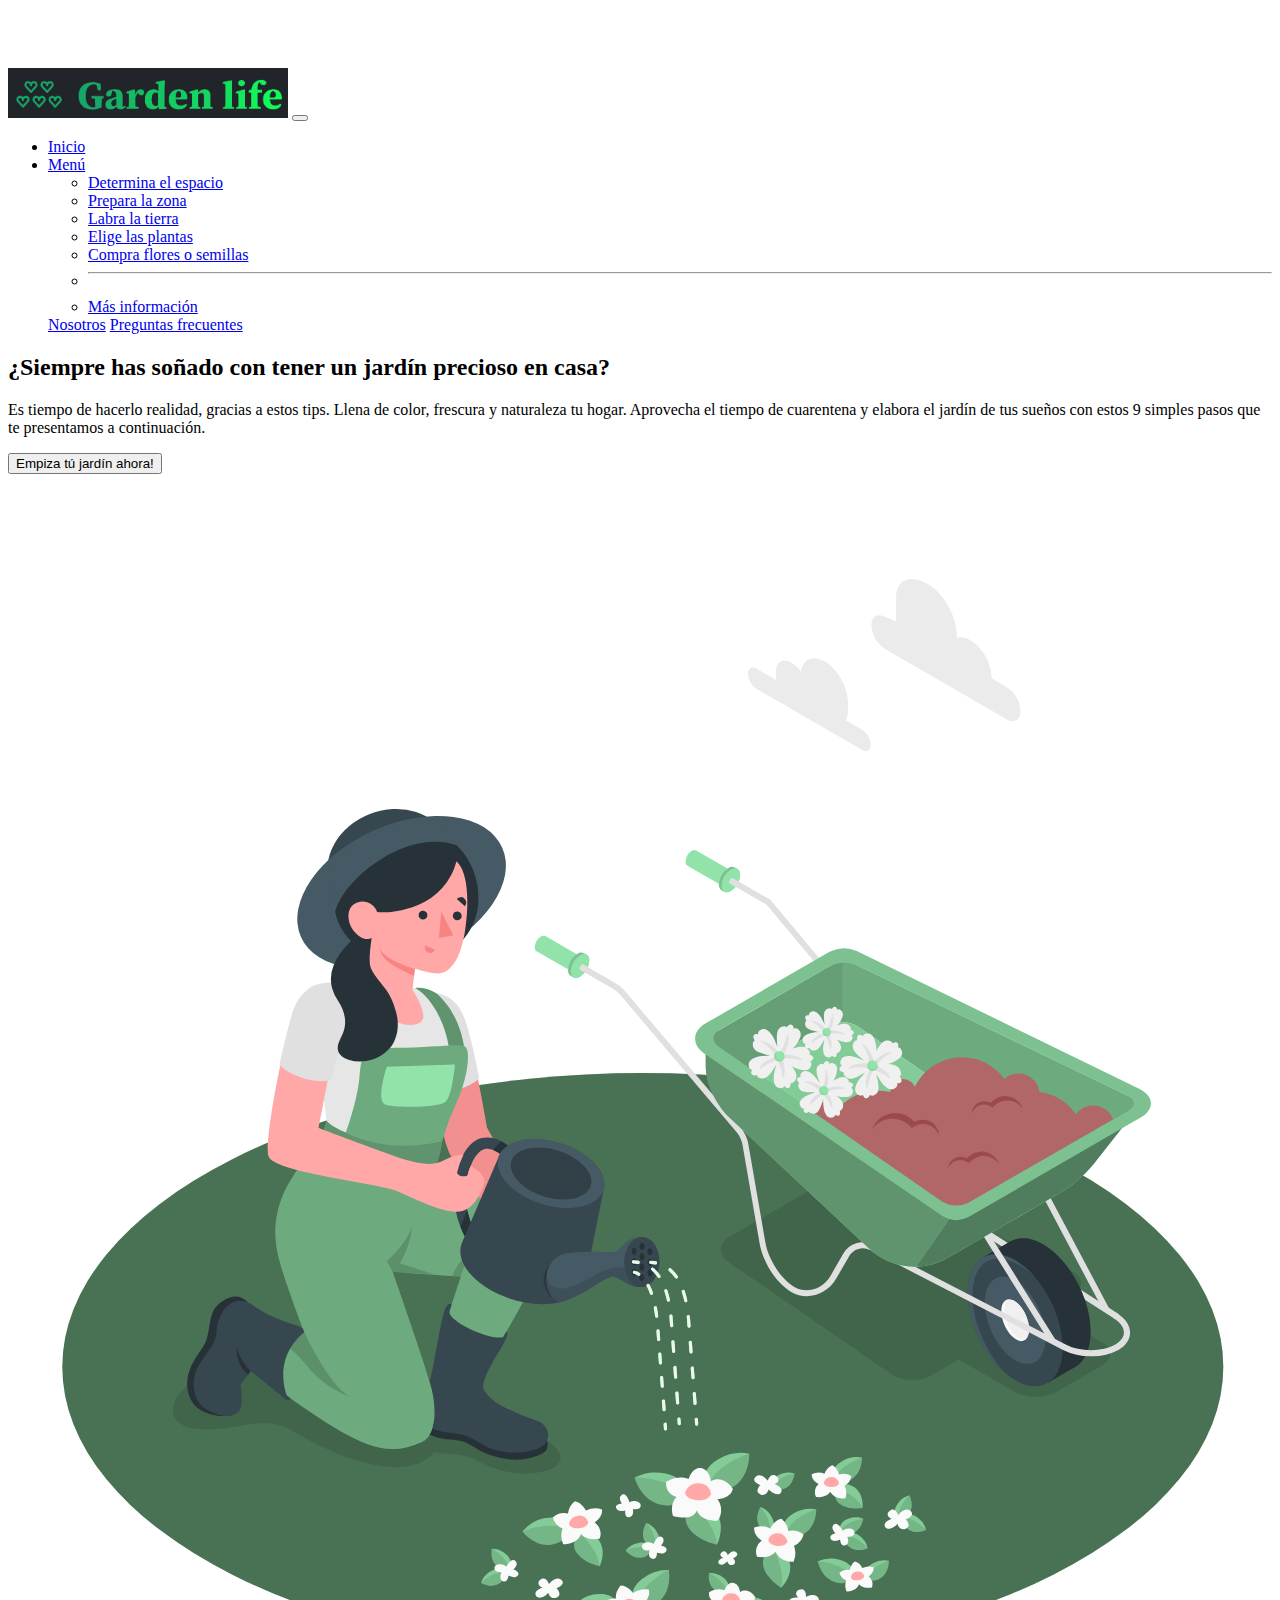
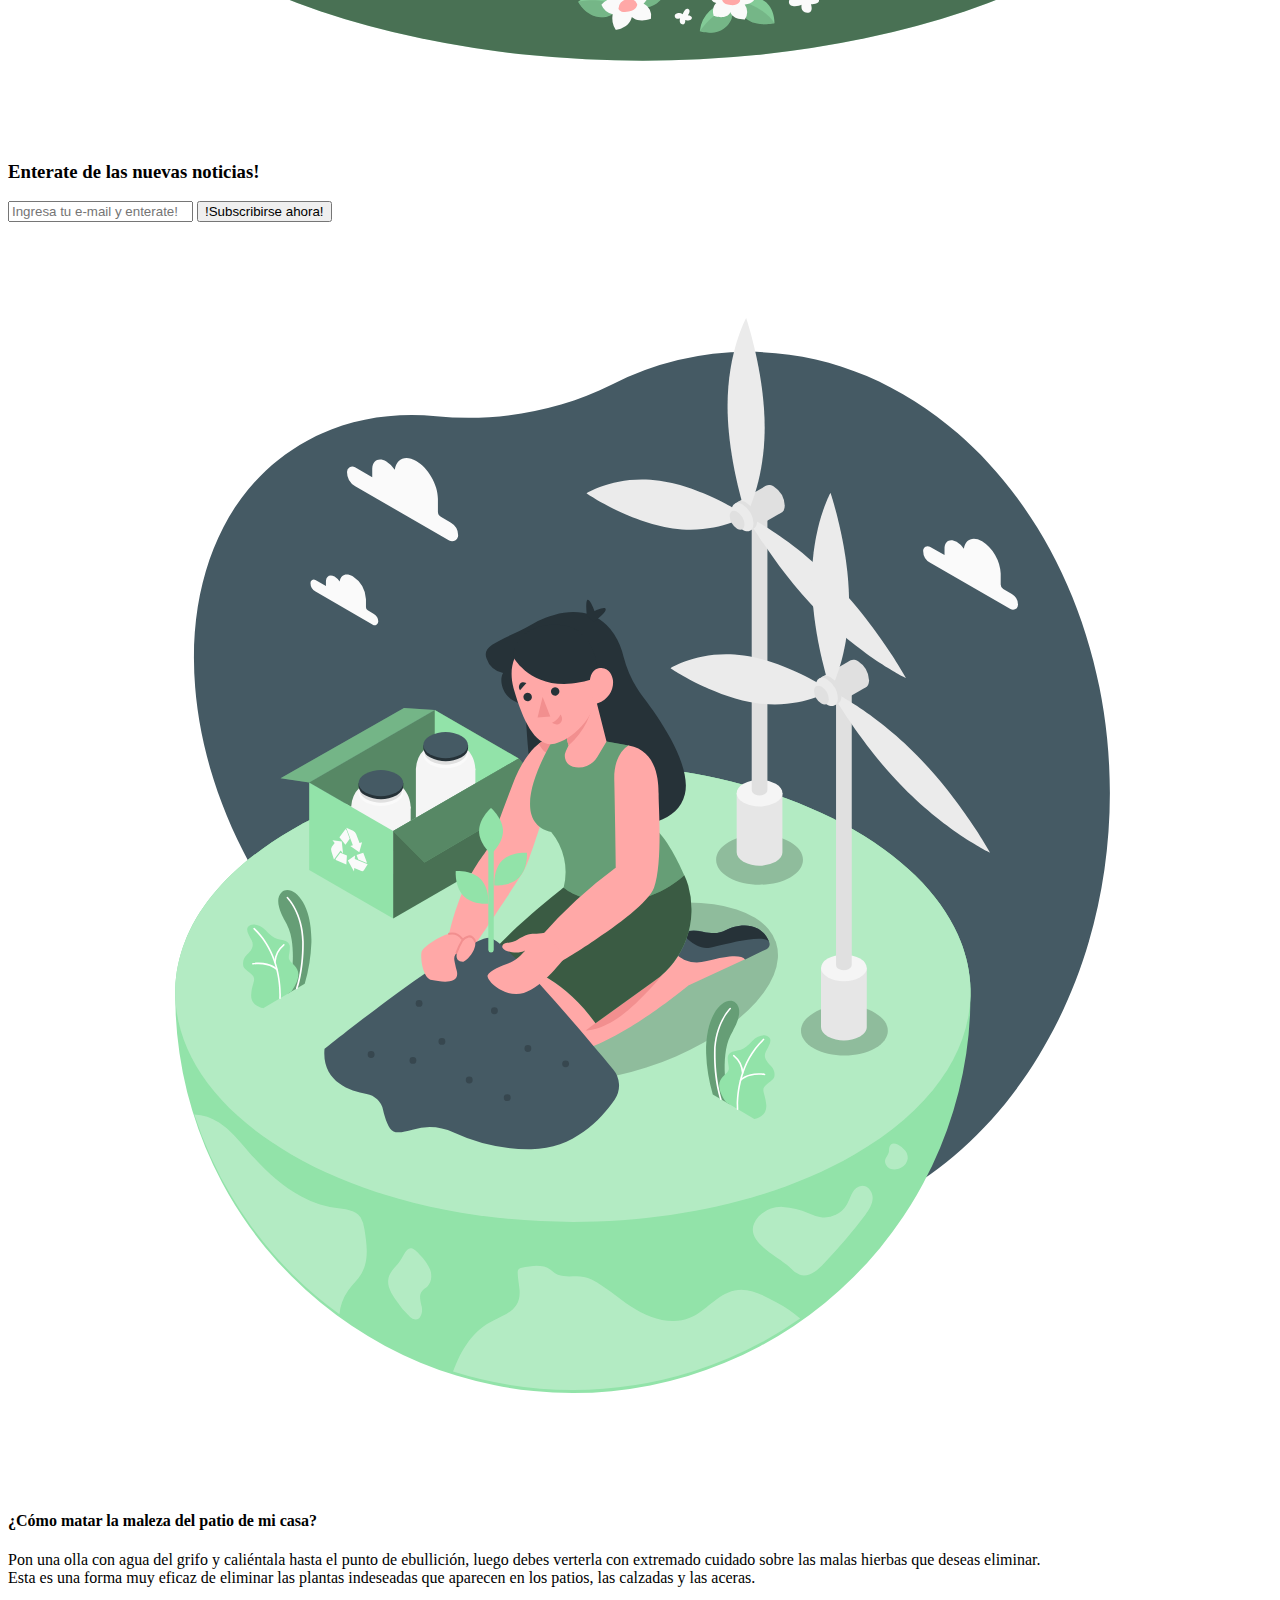
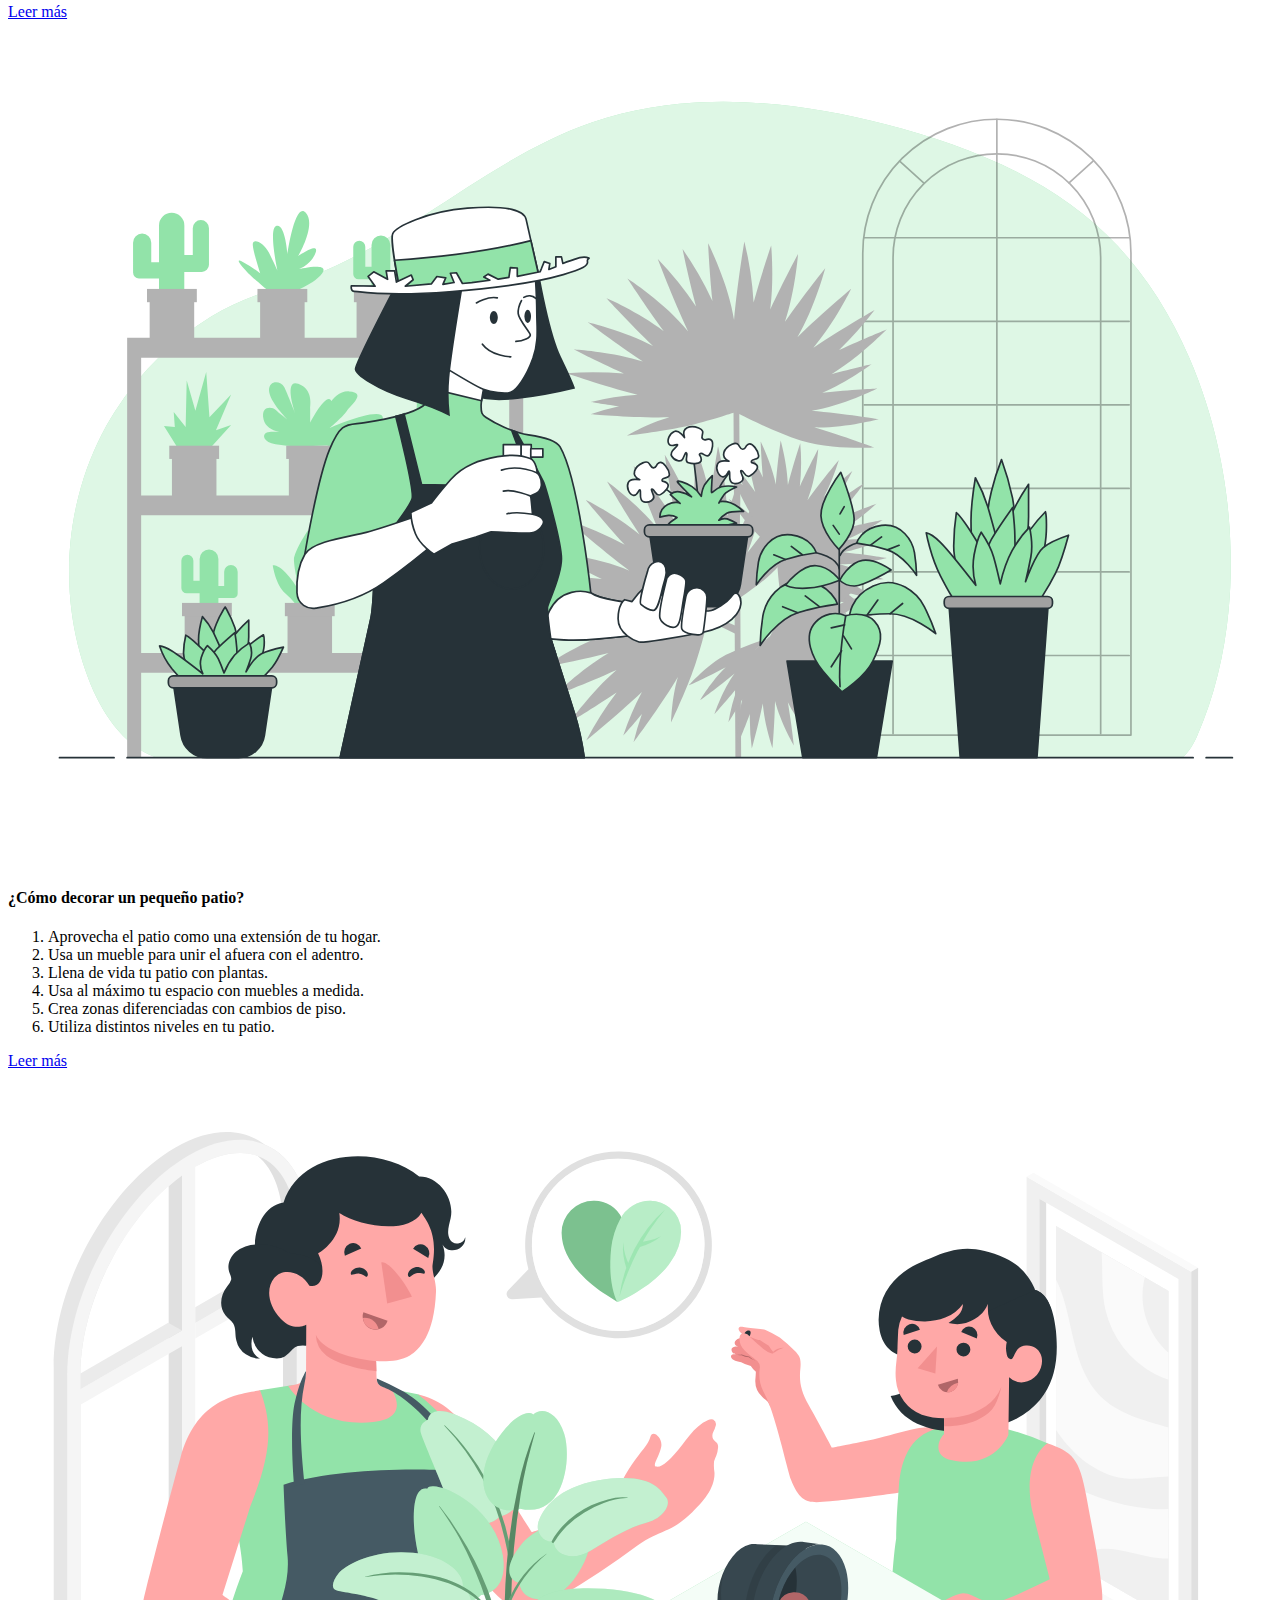
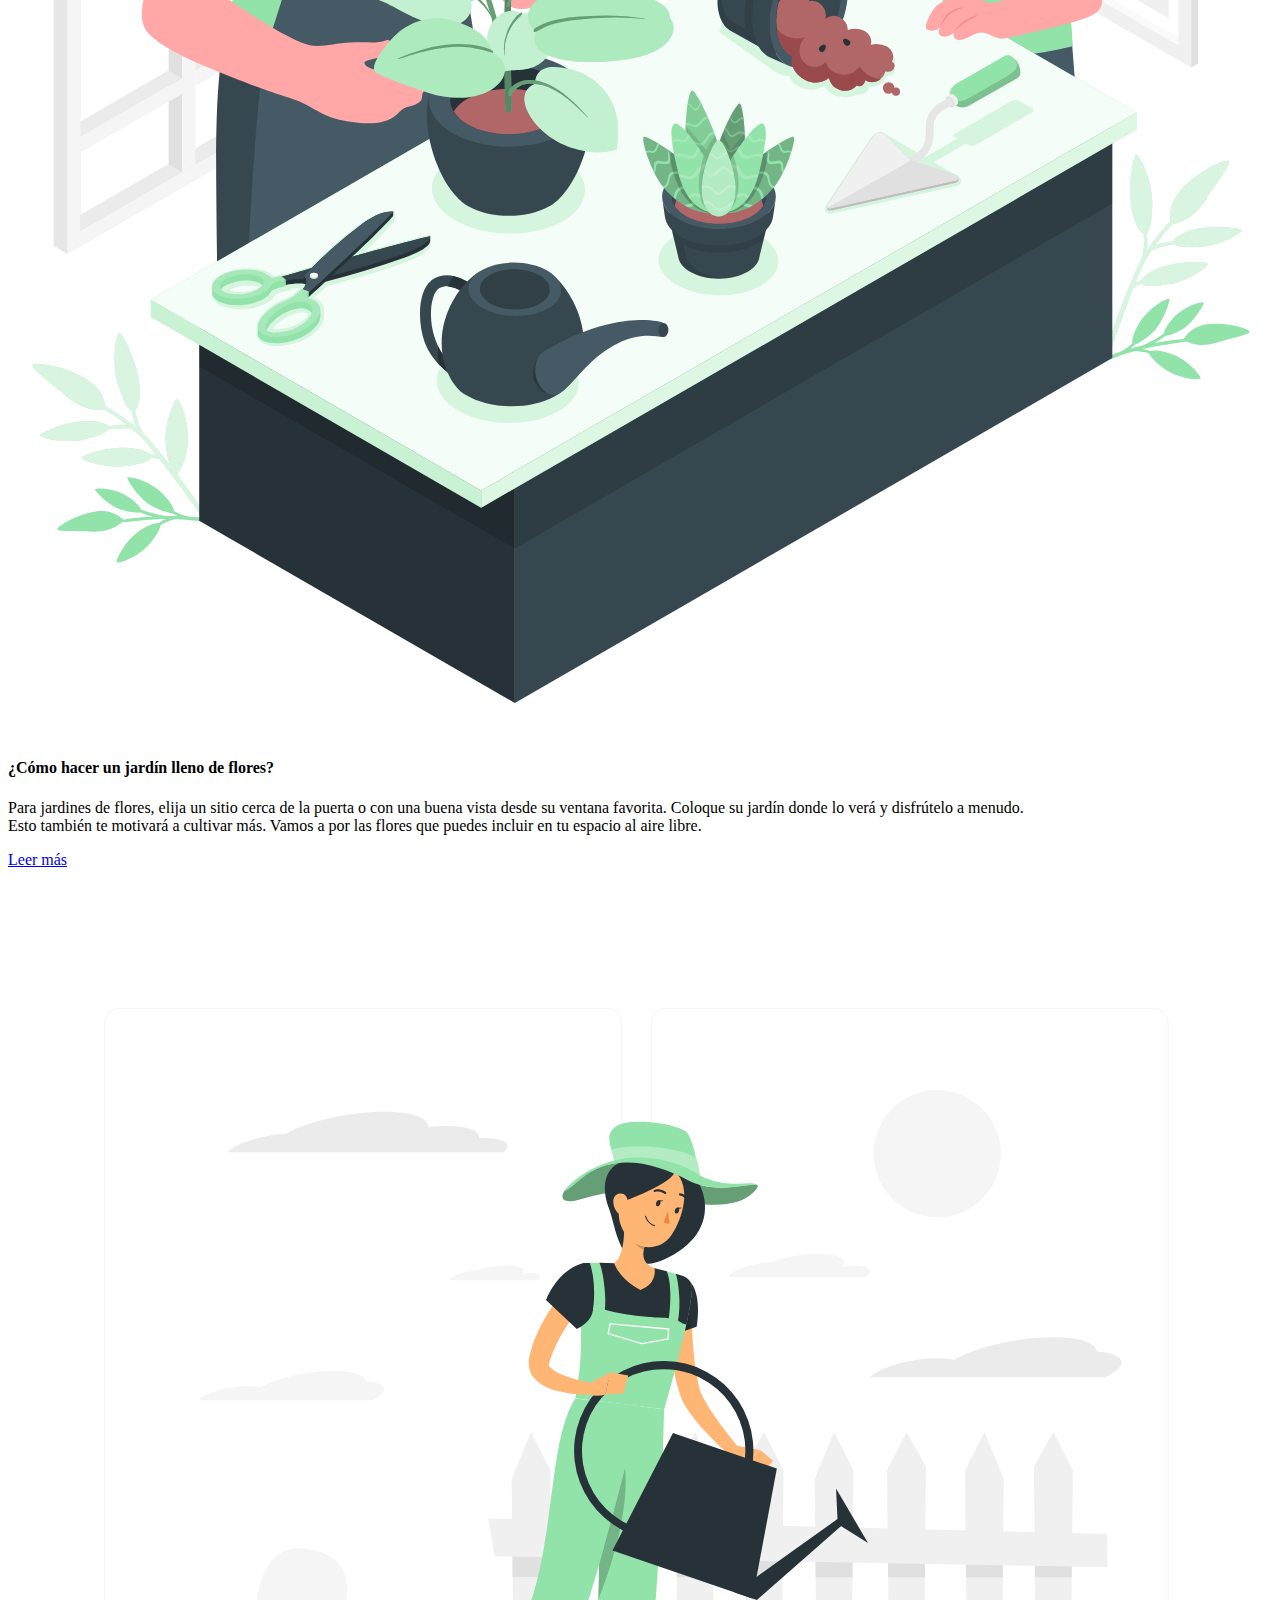
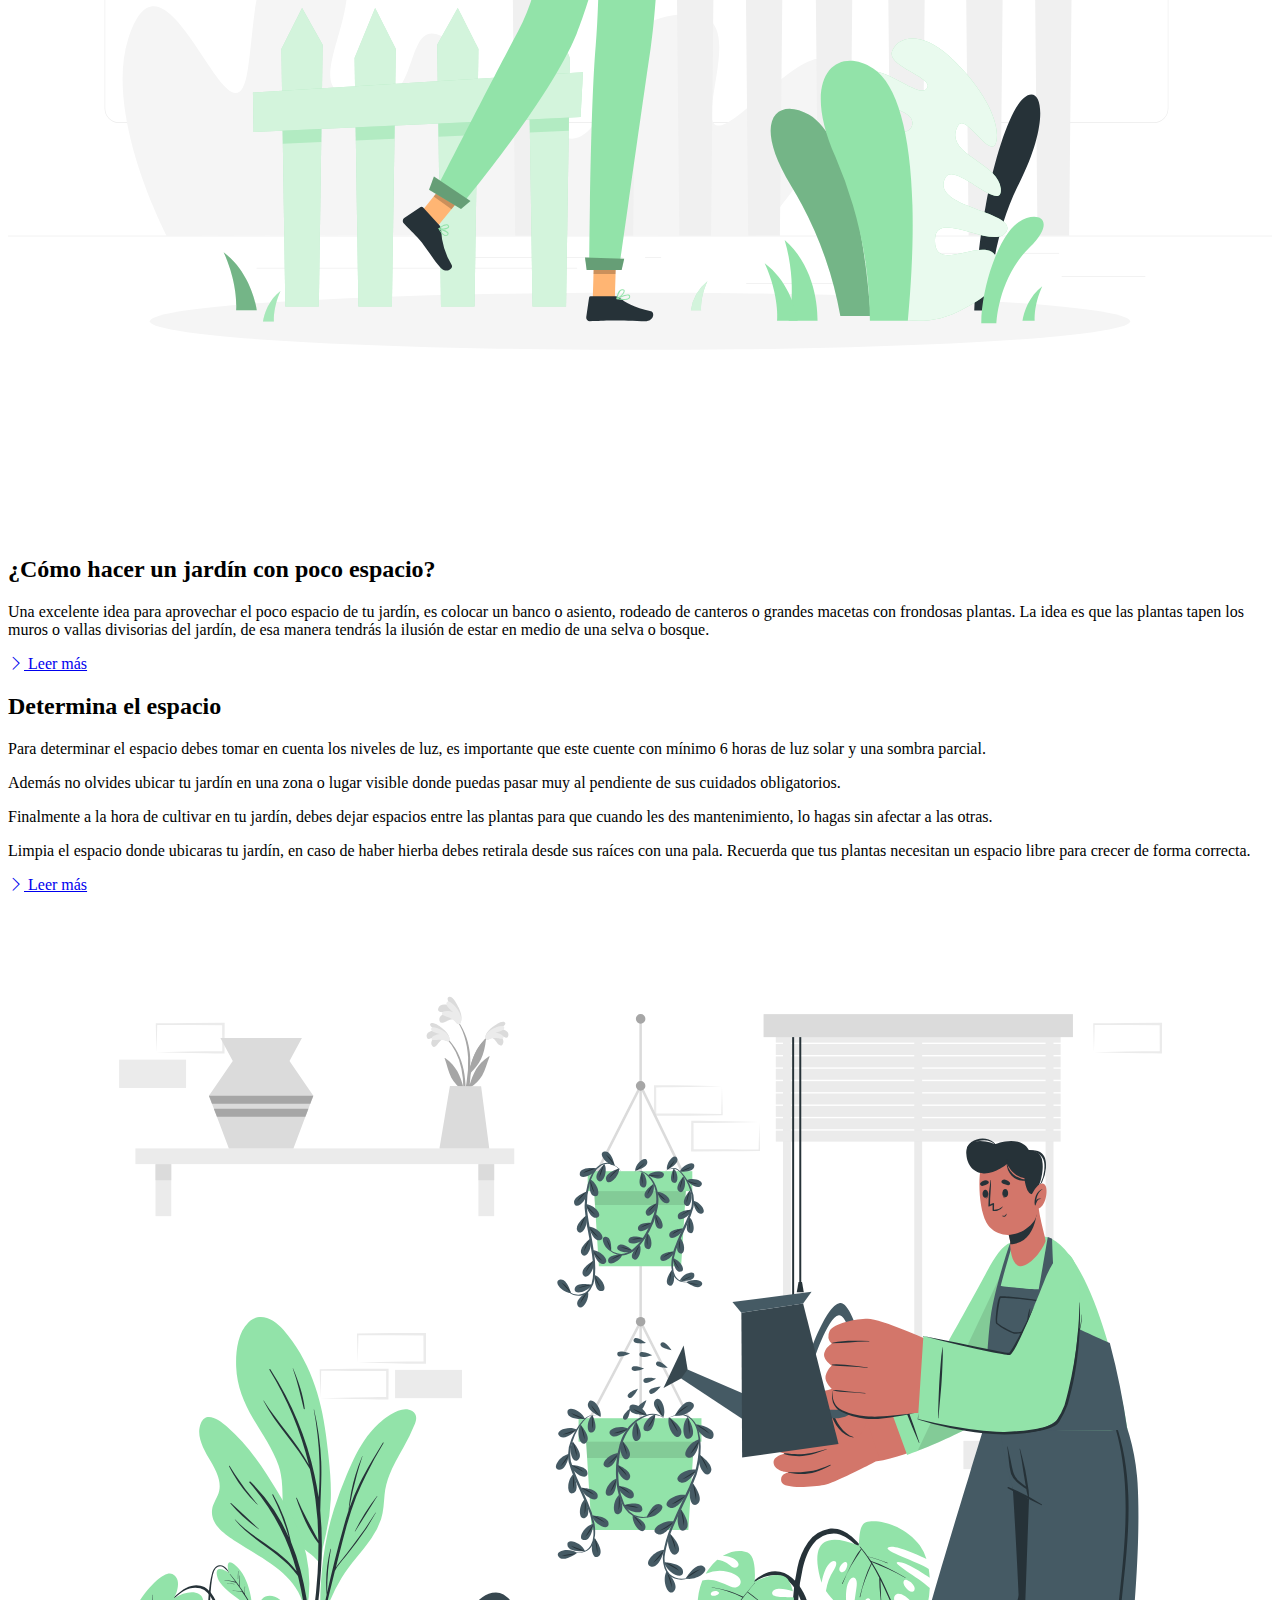
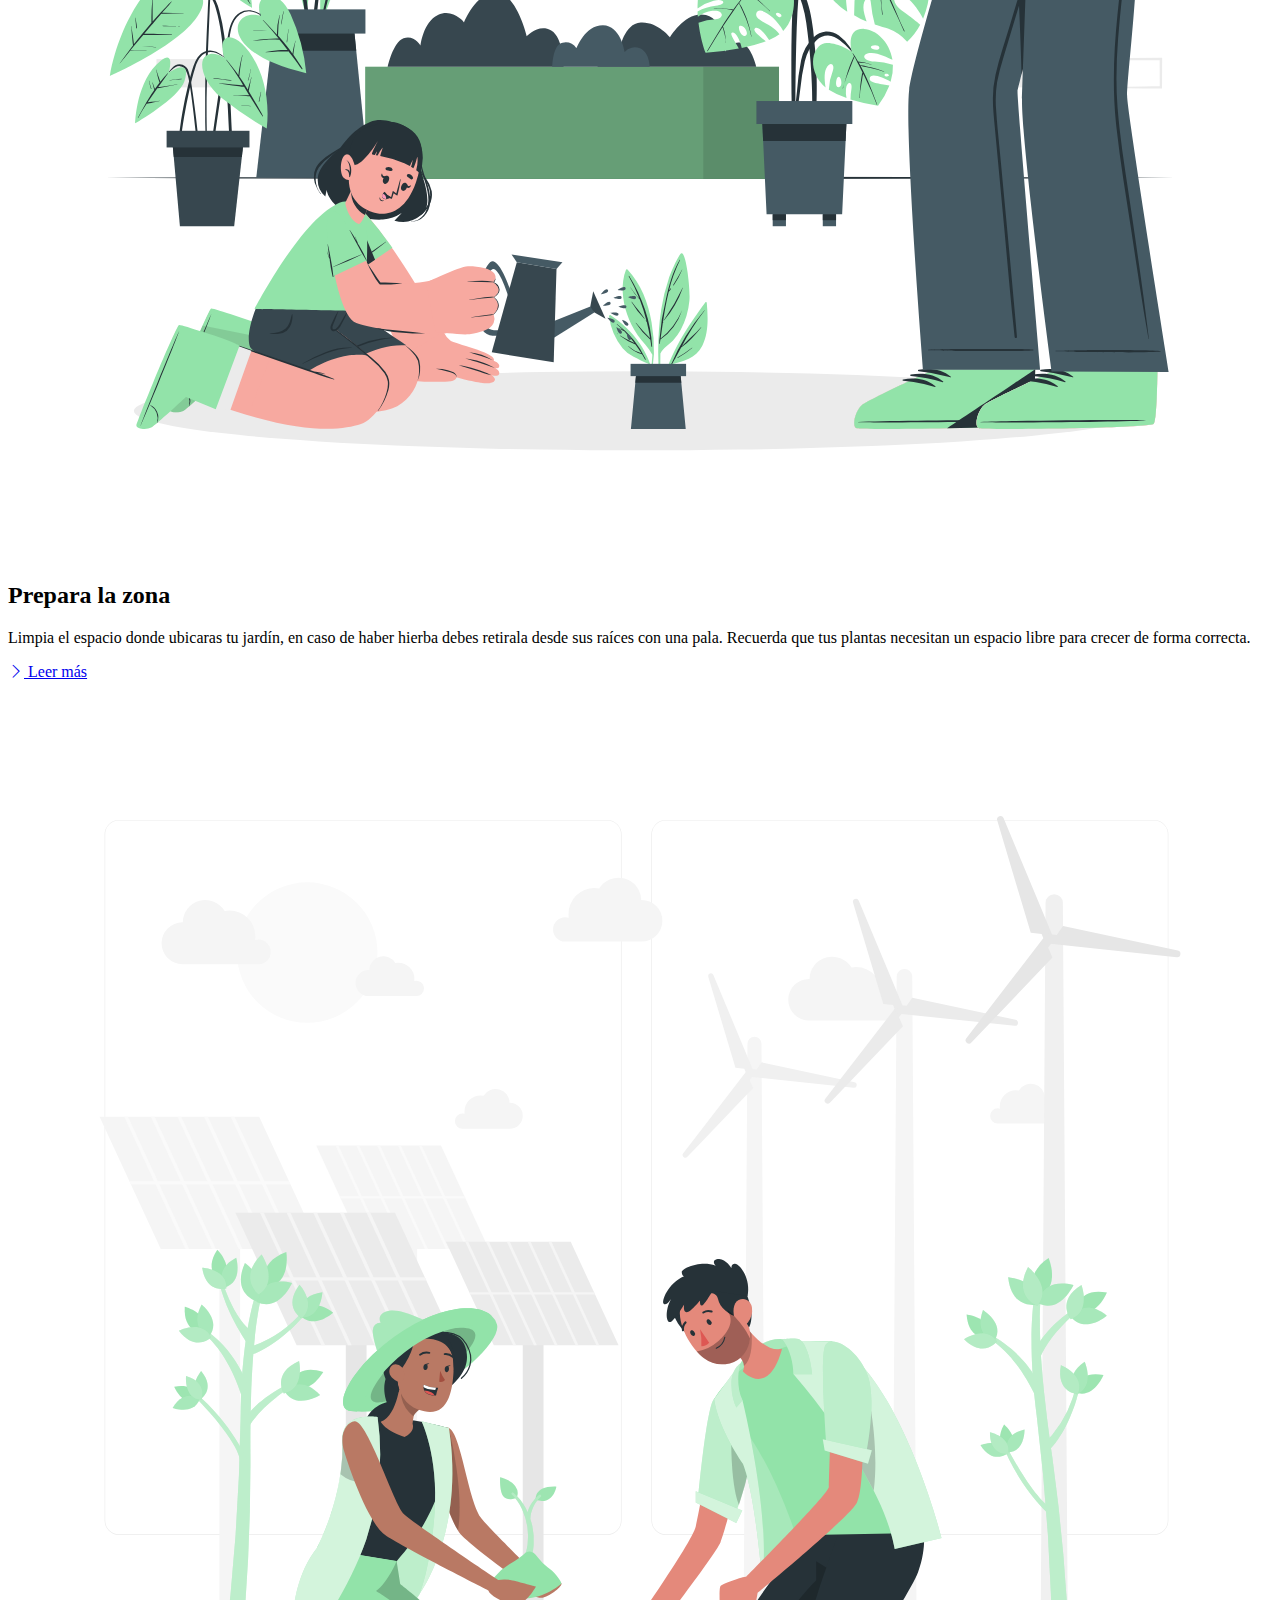
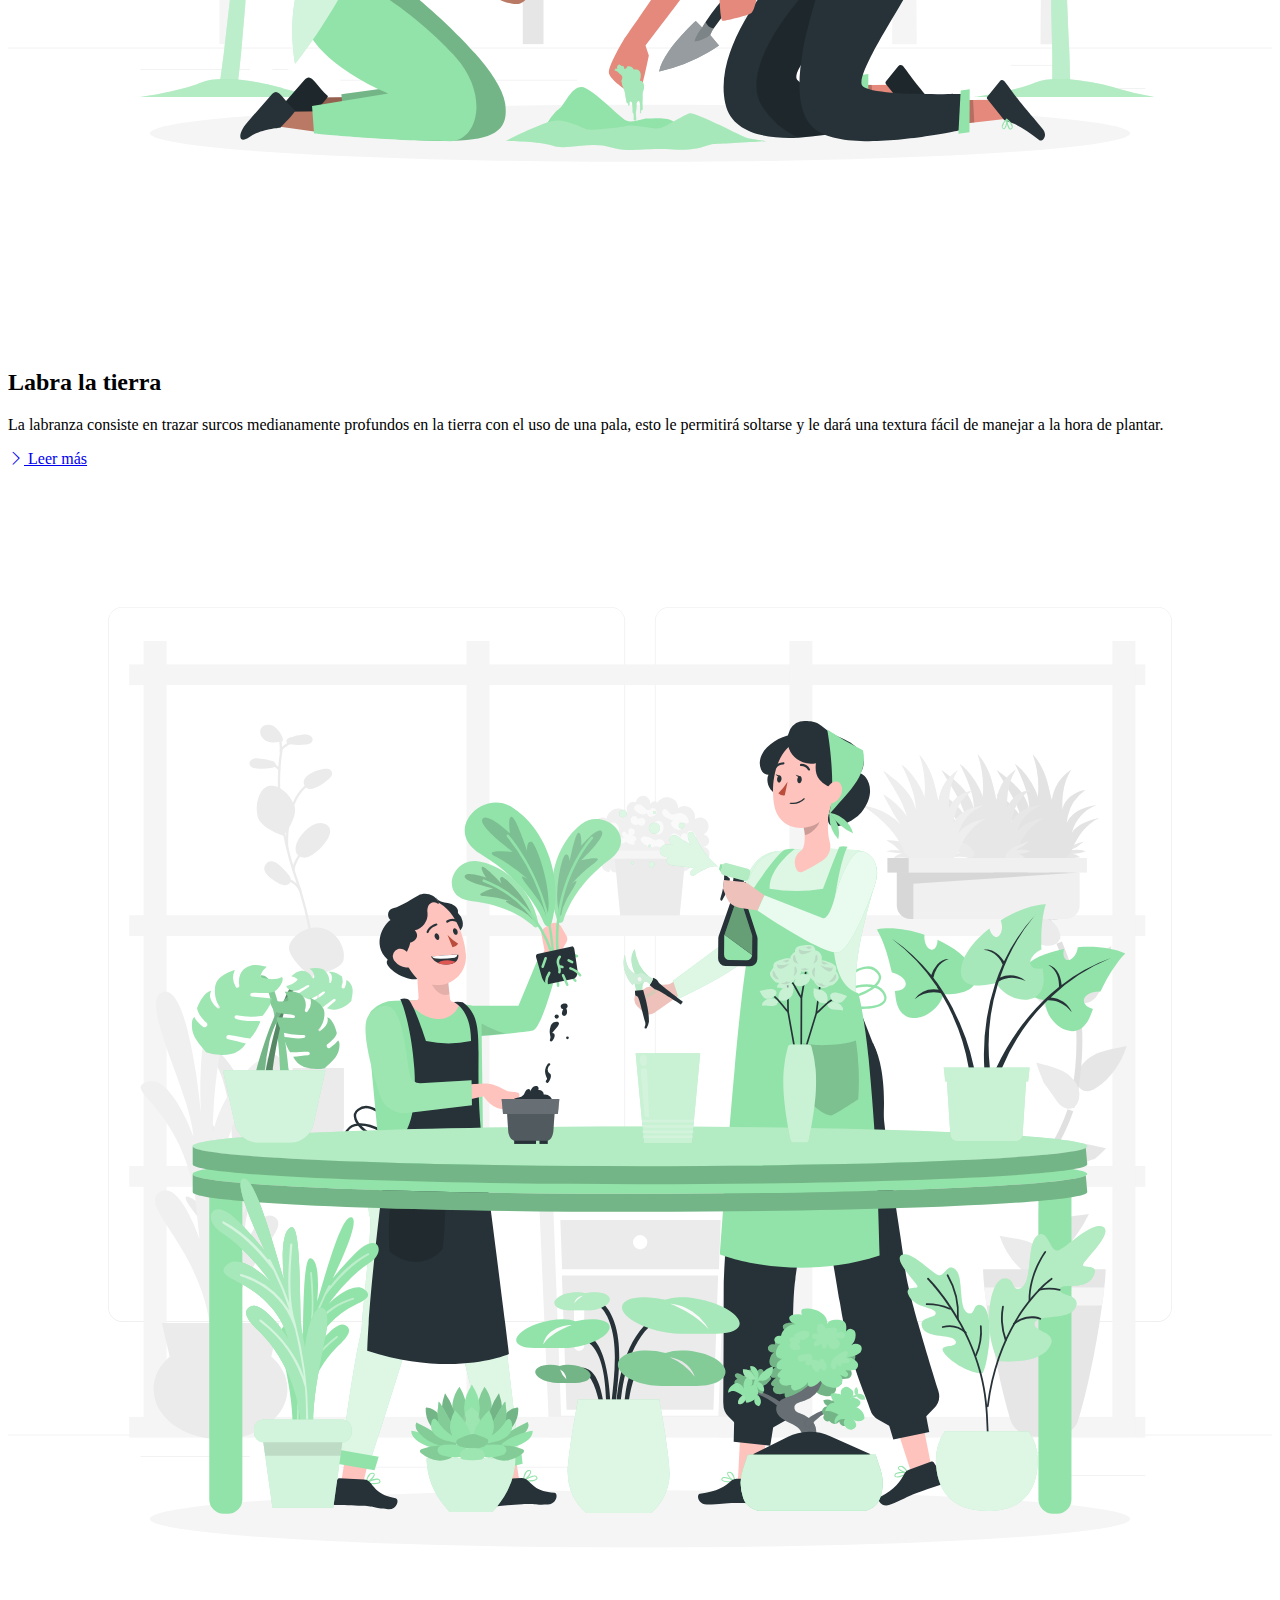
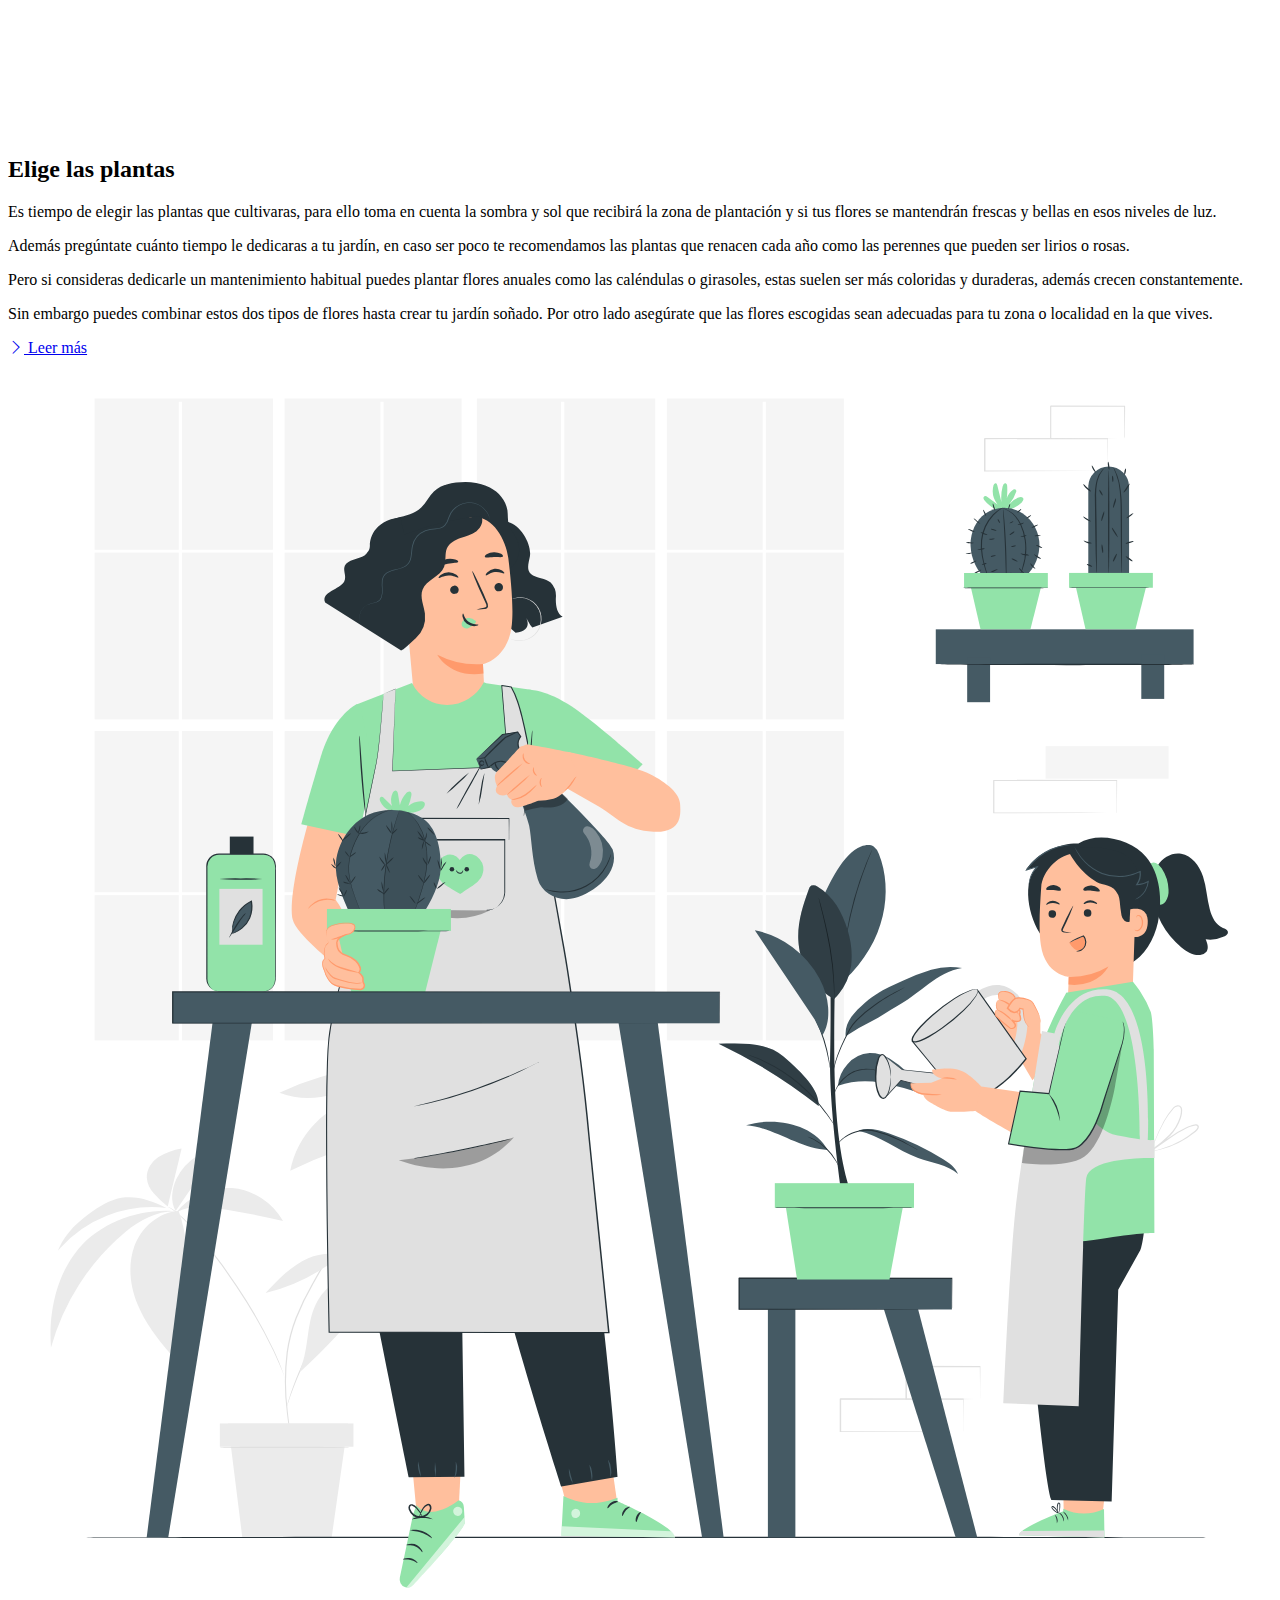
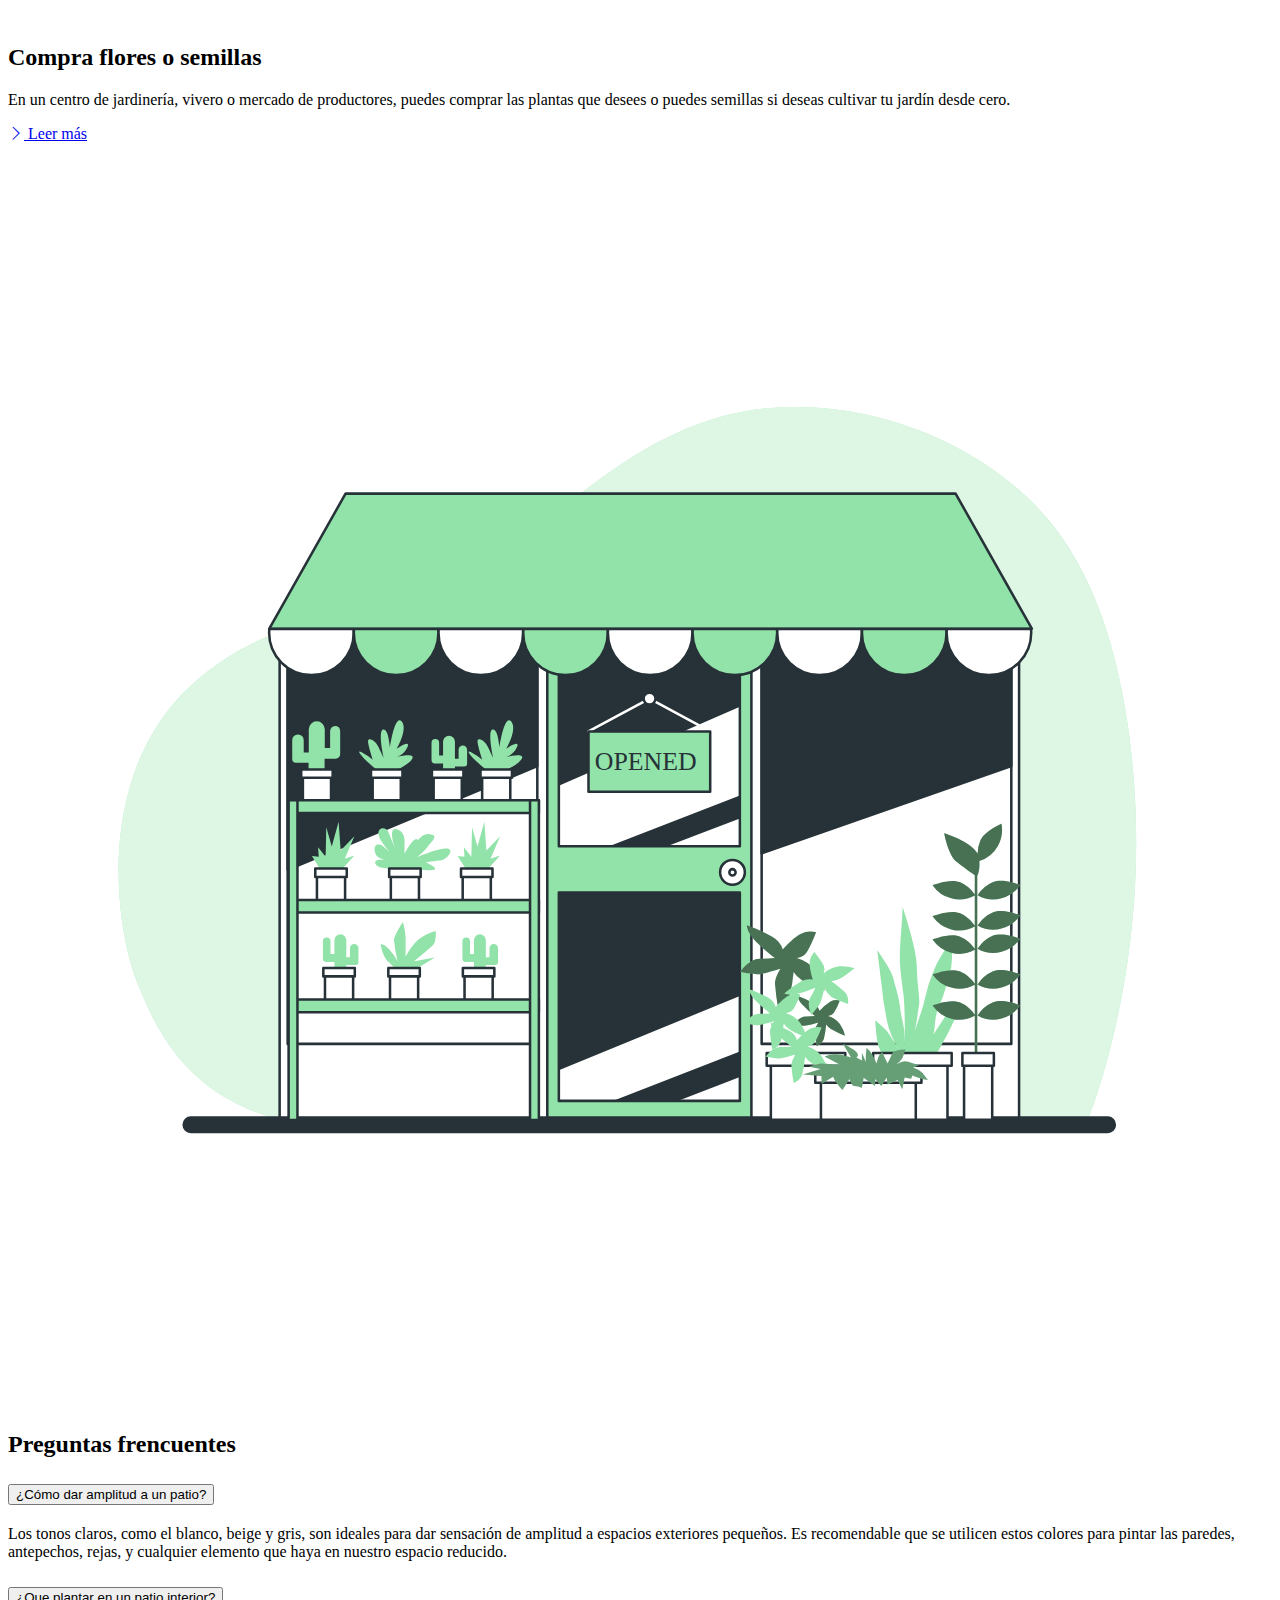
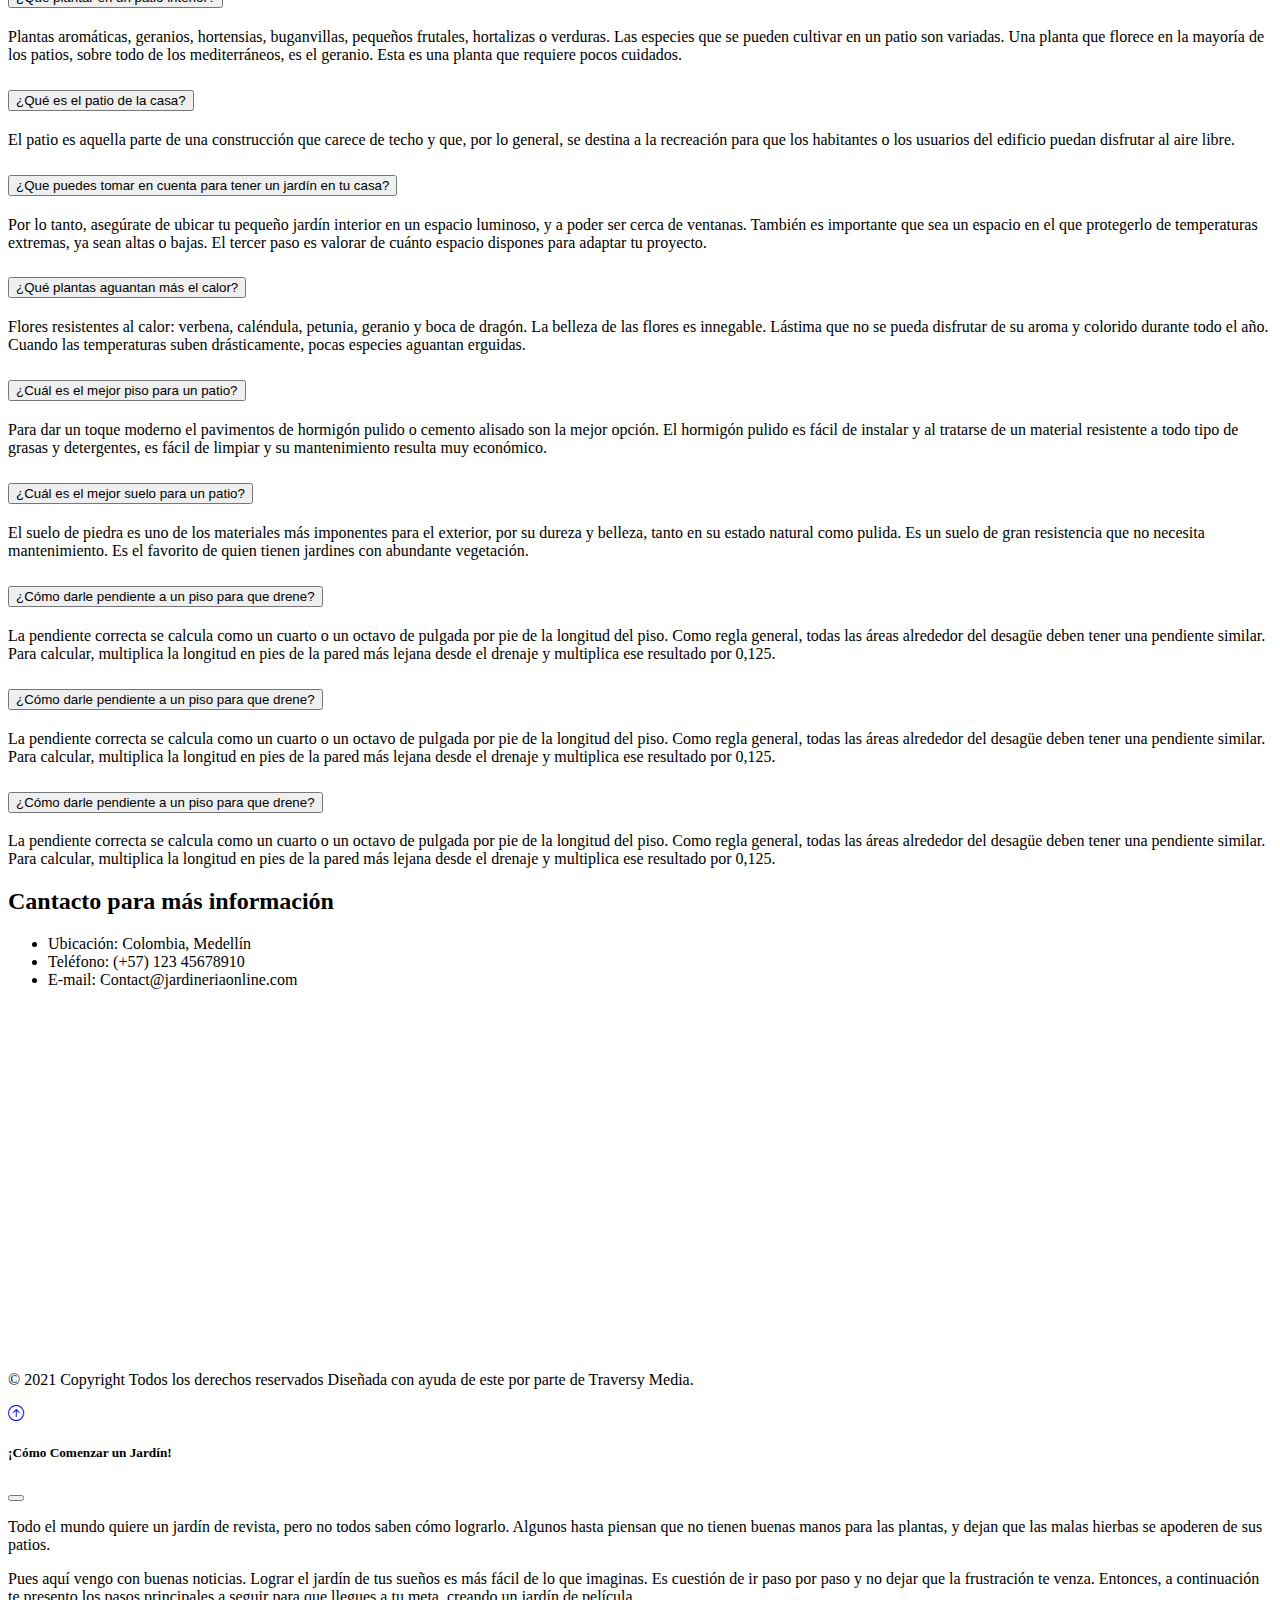
==== commit e24b0d00: "Puliendo cosas y terminando el proyecto!" ====
--- a/index.html
+++ b/index.html
@@ -13,41 +13,50 @@
     <link rel="stylesheet" href="https://cdn.jsdelivr.net/npm/bootstrap-icons@1.3.0/font/bootstrap-icons.css">
     <!--CSS-->
     <link rel="stylesheet" href="style.css">
+    <!--link mapbox--><!--Pagina: https://www.mapbox.com/-->
+    <link href='https://api.mapbox.com/mapbox-gl-js/v2.3.1/mapbox-gl.css' rel='stylesheet' />
+    <!--favicon-->
+    <link rel="icon" type="image/png" href="/images/favicon.png">
 </head>
 <body>
     <!--Navbar start-->
     <nav class="navbar navbar-expand-lg bg-dark navbar-dark py-2 fixed-top">
         <div class="container-fluid">
-            <a href="#" class="navbar-brand">Jardín | Nuestro mundo limpio.</a>
+            <img src="/images/logo.png" width="280" height="50" alt="Logo garden life">
             <button class="navbar-toggler" type="button" data-bs-toggle="collapse" data-bs-target="#navmenu">
                 <span class="navbar-toggler-icon"></span>
             </button>
             <div class="collapse navbar-collapse" id="navmenu">
-                <li class="nav-item dropdown">
-                    <a class="btn btn-success dropdown-toggle me-2" type="button" id="dropdownMenuButton1" data-bs-toggle="dropdown" aria-expanded="false">
-                        ¿Cómo hacer un jardín en casa?
-                    </a>
-                    <ul class="dropdown-menu ms-lg-auto" aria-labelledby="navbarDropdown">
-                        <li><a class="dropdown-item" href="#paso1">Determina el espacio</a></li>
-                        <li><a class="dropdown-item" href="#paso2">Prepara la zona</a></li>
-                        <li><a class="dropdown-item" href="#paso3">Labra la tierra</a></li>
-                        <li><a class="dropdown-item" href="#paso4">Elige las plantas</a></li>
-                        <li><a class="dropdown-item" href="#paso5">Compra flores o semillas</a></li>
-                        <li><hr class="dropdown-divider"></li>
-                        <li><a class="btn btn-outline-success" href="#" role="button">Más información</a></li>
-                    </ul>
-                </li>
-                <div class="d-grid gap-2 d-md-flex justify-content-md-end">
-                    <a class="btn btn-success" href="#learn" role="button">Nosotros</a>
-                    <a class="btn btn-success" href="#questions" role="button">Preguntas frecuentes</a>
-                </div>
+                <ul class="navbar-nav me-auto mb-2 w-100 justify-content-end">
+                    <li class="nav-item">
+                        <a class="nav-link active" aria-current="page" href="index.html">Inicio</a>
+                    </li>
+                    <li class="nav-item dropdown ml-auto">
+                        <a class="nav-link dropdown-toggle" href="#" id="navbarDropdown" role="button" data-bs-toggle="dropdown" aria-expanded="false">
+                          Menú
+                        </a>
+                        <ul class="dropdown-menu" aria-labelledby="navbarDropdown">
+                          <li><a class="dropdown-item" href="#paso1">Determina el espacio</a></li> 
+                          <li><a class="dropdown-item" href="#paso2">Prepara la zona</a></li>
+                          <li><a class="dropdown-item" href="#paso3">Labra la tierra</a></li>
+                          <li><a class="dropdown-item" href="#paso4">Elige las plantas</a></li>
+                          <li><a class="dropdown-item" href="#paso5">Compra flores o semillas</a></li>
+                          <li><hr class="dropdown-divider"></li>
+                          <li><a class="dropdown-item" href="#">Más información</a></li>
+                        </ul>
+                    </li>
+                    <div class="d-grid gap-2 d-md-flex justify-content-md-end">
+                        <a class="btn btn-success" href="#learn" role="button">Nosotros</a>
+                        <a class="btn btn-success" href="#questions" role="button">Preguntas frecuentes</a>
+                    </div>
+                </ul>
             </div>
         </div>
     </nav>
      <!--Navbar stop-->
 
      <!--section start-->
-     <section class="bg-dark text-light p-5 p-lg-0 pt-lg-5 text-center text-sm-start">
+     <section class="bg-dark text-light p-4 p-lg-5 pt-lg-5 text-center text-sm-start">
         <div class="container-fluid">
             <div class="d-sm-flex align-items-center justify-content-between">
                 <div>
@@ -58,10 +67,10 @@
                         Aprovecha el tiempo de cuarentena y elabora el jardín de tus sueños con estos 9 simples 
                         pasos que te presentamos a continuación.
                     </p>
-                    <button class="btn btn-success btn-lg my-5">Empiza tú jardín ahora!</button>
-
-                </div>
-                <img class="img-fluid w-50 d-none d-sm-block" src="/images/Gardening-amico.svg" alt="Personas en el jardín">
+                    <button class="btn btn-success btn-lg my-2" data-bs-toggle="modal" data-bs-target="#enrolls">Empiza tú jardín ahora!</button>
+
+                </div>
+                <img class="img-fluid w-100 d-none d-sm-block" src="/images/Gardening-amico.svg" alt="Personas en el jardín">
             </div>
         </div>
      </section>
@@ -96,7 +105,7 @@
                             con extremado cuidado sobre las malas hierbas que deseas eliminar. <br> Esta es una forma muy eficaz 
                             de eliminar las plantas indeseadas que aparecen en los patios, las calzadas y las aceras.
                         </p>
-                        <a href="#" class="btn btn-success">Leer más</a>
+                        <a href="https://bit.ly/3vLRtUk" class="btn btn-success" target="_blank">Leer más</a>
                     </div>
                 </div>
                 <div class="col-md">
@@ -111,7 +120,7 @@
                            <li>Crea zonas diferenciadas con cambios de piso.</li>
                            <li> Utiliza distintos niveles en tu patio.</li>
                        </ol>
-                       <a href="#" class="btn btn-success">Leer más</a>
+                       <a href="https://bit.ly/3vLRtUk" class="btn btn-success" target="_blank">Leer más</a>
                     </div>
                 </div>
                 <div class="col-md">
@@ -124,7 +133,7 @@
                             Coloque su jardín donde lo verá y disfrútelo a menudo. <br> Esto también te motivará a cultivar más. Vamos a por 
                             las flores que puedes incluir en tu espacio al aire libre.
                         </p>
-                        <a href="#" class="btn btn-success">Leer más</a>
+                        <a href="https://bit.ly/3vLRtUk" class="btn btn-success" target="_blank">Leer más</a>
                     </div>
                 </div>
             </div>
@@ -144,7 +153,7 @@
                     <p class="lead">
                         Una excelente idea para aprovechar el poco espacio de tu jardín, es colocar un banco o asiento, rodeado de canteros o grandes macetas con frondosas plantas. La idea es que las plantas tapen los muros o vallas divisorias del jardín, de esa manera tendrás la ilusión de estar en medio de una selva o bosque. 
                     </p>
-                    <a href="#" class="btn btn-success mt-3">
+                    <a href="https://bit.ly/3vLRtUk" class="btn btn-success mt-3" target="_blank">
                         <i class="bi bi-chevron-right"></i> Leer más
                     </a>
                 </div>
@@ -171,7 +180,7 @@
                     <p class="lead">
                         Limpia el espacio donde ubicaras tu jardín, en caso de haber hierba debes retirala desde sus raíces con una pala. Recuerda que tus plantas necesitan un espacio libre para crecer de forma correcta. 
                     </p>
-                    <a href="#" class="btn btn-success mt-3">
+                    <a href="https://bit.ly/3vLRtUk" class="btn btn-success mt-3" target="_blank">
                         <i class="bi bi-chevron-right"></i> Leer más
                     </a>
                 </div>
@@ -192,7 +201,7 @@
                     <p class="lead">
                         Limpia el espacio donde ubicaras tu jardín, en caso de haber hierba debes retirala desde sus raíces con una pala. Recuerda que tus plantas necesitan un espacio libre para crecer de forma correcta.
                     </p>
-                    <a href="#" class="btn btn-success mt-3">
+                    <a href="https://bit.ly/3vLRtUk" class="btn btn-success mt-3" target="_blank">
                         <i class="bi bi-chevron-right"></i> Leer más
                     </a>
                 </div>
@@ -213,7 +222,7 @@
                     <p class="lead">
                         La labranza consiste en trazar surcos medianamente profundos en la tierra con el uso de una pala, esto le permitirá soltarse y le dará una textura fácil de manejar a la hora de plantar.
                     </p>
-                    <a href="#" class="btn btn-success mt-3">
+                    <a href="https://bit.ly/3vLRtUk" class="btn btn-success mt-3" target="_blank">
                         <i class="bi bi-chevron-right"></i> Leer más
                     </a>
                 </div>
@@ -235,7 +244,7 @@
                 <p class="lead">Además pregúntate cuánto tiempo le dedicaras a tu jardín, en caso ser poco te recomendamos las plantas que renacen cada año como las perennes que pueden ser lirios o rosas.</p>
                 <p class="lead">Pero si consideras dedicarle un mantenimiento habitual puedes plantar flores anuales como las caléndulas o girasoles, estas suelen ser más coloridas y duraderas, además crecen constantemente. </p>
                 <p class="lead">Sin embargo puedes combinar estos dos tipos de flores hasta crear tu jardín soñado. Por otro lado asegúrate que las flores escogidas sean adecuadas para tu zona o localidad en la que vives. </p>
-                <a href="#" class="btn btn-success mt-3">
+                <a href="https://bit.ly/3vLRtUk" class="btn btn-success mt-3" target="_blank">
                     <i class="bi bi-chevron-right"></i> Leer más
                 </a>
             </div>
@@ -256,7 +265,7 @@
                     <p class="lead">
                         En un centro de jardinería, vivero o mercado de productores, puedes comprar las plantas que desees o puedes semillas si deseas cultivar tu jardín desde cero.
                     </p>
-                    <a href="#" class="btn btn-success mt-3">
+                    <a href="https://bit.ly/3vLRtUk" class="btn btn-success mt-3" target="_blank">
                         <i class="bi bi-chevron-right"></i> Leer más
                     </a>
                 </div>
@@ -411,28 +420,95 @@
     </section>
     <!--Section preguntas frecuentes stop-->
 
-    <!--setions gardeners garden start-->
-    <section id="gardeners" class="p-5 bg-success">
-        <div class="container">
-            <h2 class="text-center text-white">
-                Instructores jardineros
-            </h2>
-            <p class="lead text-center text-white mb-5">
-                Anteriormente, nuestro instructor de la cabeza, Hilary ahora capacita al personal y los instructores de invitados en la enseñanza de jardinería sostenible y el currículo de desarrollo para nuestra clase.
+    <!--setions contacts and map start-->
+    <section class="p-5">
+        <div class="container">
+            <div class="row g-4">
+                <div class="col-md">
+                    <h2 class="text-center mb-4">Cantacto para más información</h2>
+                    <ul class="list-group list-group-flush lead">
+                        <li class="list-group-item">
+                            <span class="fw-bold">Ubicación: </span> Colombia, Medellín
+                        </li>
+                        <li class="list-group-item">
+                            <span class="fw-bold">Teléfono: </span> (+57) 123 45678910
+                        </li>
+                        <li class="list-group-item">
+                            <span class="fw-bold">E-mail: </span> Contact@jardineriaonline.com
+                        </li>
+                    </ul>
+                </div>
+                <div class="col-md">
+                    <div id='map' style='width: 650px; height: 350px; border-radius: 10px;'></div>
+                </div>
+            </div>
+        </div>
+    </section>
+    <!--setions contacts and map stop-->
+
+    <!--footer start-->
+    <footer class="p-5 bg-dark text-white text-center position-relative">
+        <div class="container">
+            <p class="le">
+                &copy; 2021 Copyright Todos los derechos reservados Diseñada con ayuda de este por parte de Traversy Media.
             </p>
-            <div class="row g-4">
-                <div class="col-md-6 col-lg-3">
-                    <div class="card bg-light">
-                        <div class="card-body-text-center">
-                            <img class="rounded-circle mb-3" src="/images/avatars/men.png" alt="">
-                        </div>
-                    </div>
-                </div>
-            </div>
-        </div>
-    </section>
-    <!--setions gardeners garden stop-->
-
+            <!--Button up-->
+            <a href="#" class="position-absolute botton-0 end-0 p-5">
+                <i class="bi bi-arrow-up-circle h5"></i>
+            </a>
+        </div>
+    </footer>
+    <!--footer stop-->
+
+    <!-- Modal start -->
+    <div class="modal fade" id="enrolls" tabindex="-1" aria-labelledby="enrolls" aria-hidden="true">
+        <div class="modal-dialog">
+        <div class="modal-content">
+            <div class="modal-header">
+            <h5 class="modal-title" id="enrolls">¡Cómo Comenzar un Jardín!</h5>
+            <button type="button" class="btn-close" data-bs-dismiss="modal" aria-label="Close"></button>
+            </div>
+            <div class="modal-body">
+                <p class="lead">
+                    Todo el mundo quiere un jardín de revista, pero no todos saben cómo lograrlo. Algunos hasta piensan que no tienen buenas manos para las plantas, y dejan que las malas hierbas se apoderen de sus patios.
+                </p>
+                <p class="lead">
+                    Pues aquí vengo con buenas noticias. Lograr el jardín de tus sueños es más fácil de lo que imaginas. Es cuestión de ir paso por paso y no dejar que la frustración te venza. Entonces, a continuación te presento los pasos principales a seguir para que llegues a tu meta, creando un jardín de película.
+                </p>
+                <form action="">
+                    <div class="mb-3">
+                        <label for="first-name" class="col-form-label">Nombre completo</label>
+                        <input type="text" class="form-control" id="first-name">
+                    </div>
+                    <div class="mb-3">
+                        <label for="e-mail" class="col-form-label">Correo eléctronico</label>
+                        <input type="text" class="form-control" id="e-mail">
+                    </div>
+                    <div class="mb-3">
+                        <label for="city" class="col-form-label">Ciudad</label>
+                        <input type="text" class="form-control" id="city">
+                    </div>
+                </form>
+            </div>
+            <div class="modal-footer">
+            <button type="button" class="btn btn-secondary" data-bs-dismiss="modal">Cerrar</button>
+            <button type="submit" class="btn btn-success">comenzar ahora!</button>
+            </div>
+        </div>
+        </div>
+    </div>
+    <!-- Modal stop-->
+
+<!--script mapbox-->
+<script src='https://api.mapbox.com/mapbox-gl-js/v2.3.1/mapbox-gl.js'></script>
+<!--code script mapbox-->
+<script>
+    mapboxgl.accessToken = 'pk.eyJ1IjoiamFyZGluZXJvYWRtaW4iLCJhIjoiY2txYTI5N2UxMDA1dzJvcXFndG4xMHY2eiJ9.I7k29Zz1YuIcennZ2GFoIA';
+    var map = new mapboxgl.Map({
+    container: 'map',
+    style: 'mapbox://styles/mapbox/streets-v11'
+    });
+</script>
 <!-- Bootstrap  5 Bundle with Popper Js -->
 <script src="https://cdn.jsdelivr.net/npm/bootstrap@5.0.1/dist/js/bootstrap.bundle.min.js" integrity="sha384-gtEjrD/SeCtmISkJkNUaaKMoLD0//ElJ19smozuHV6z3Iehds+3Ulb9Bn9Plx0x4" crossorigin="anonymous"></script>
 </body>
--- a/style.css
+++ b/style.css
@@ -3,8 +3,6 @@
     content: '';
     height: 60px;
 }
-
-
 
 
 @import url("https://cdn.jsdelivr.net/npm/bootstrap-icons@1.3.0/font/bootstrap-icons.css");
